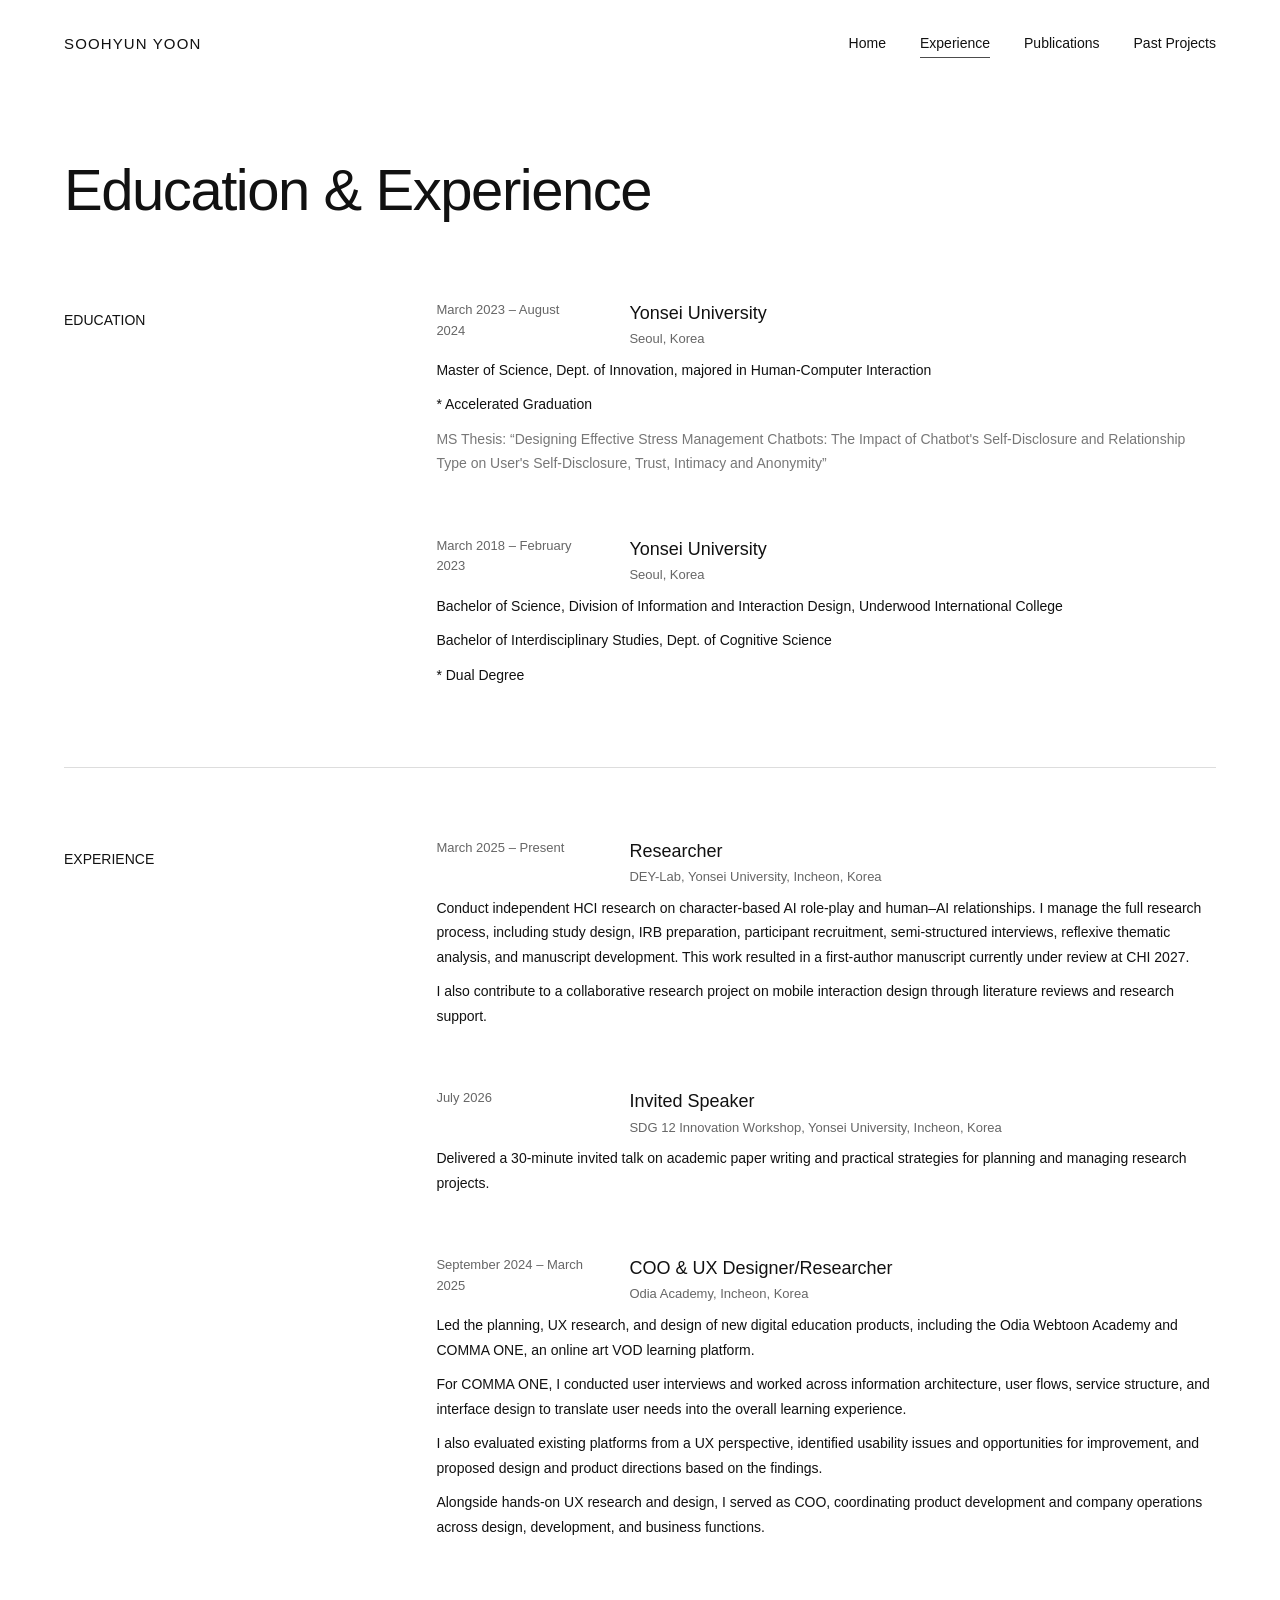
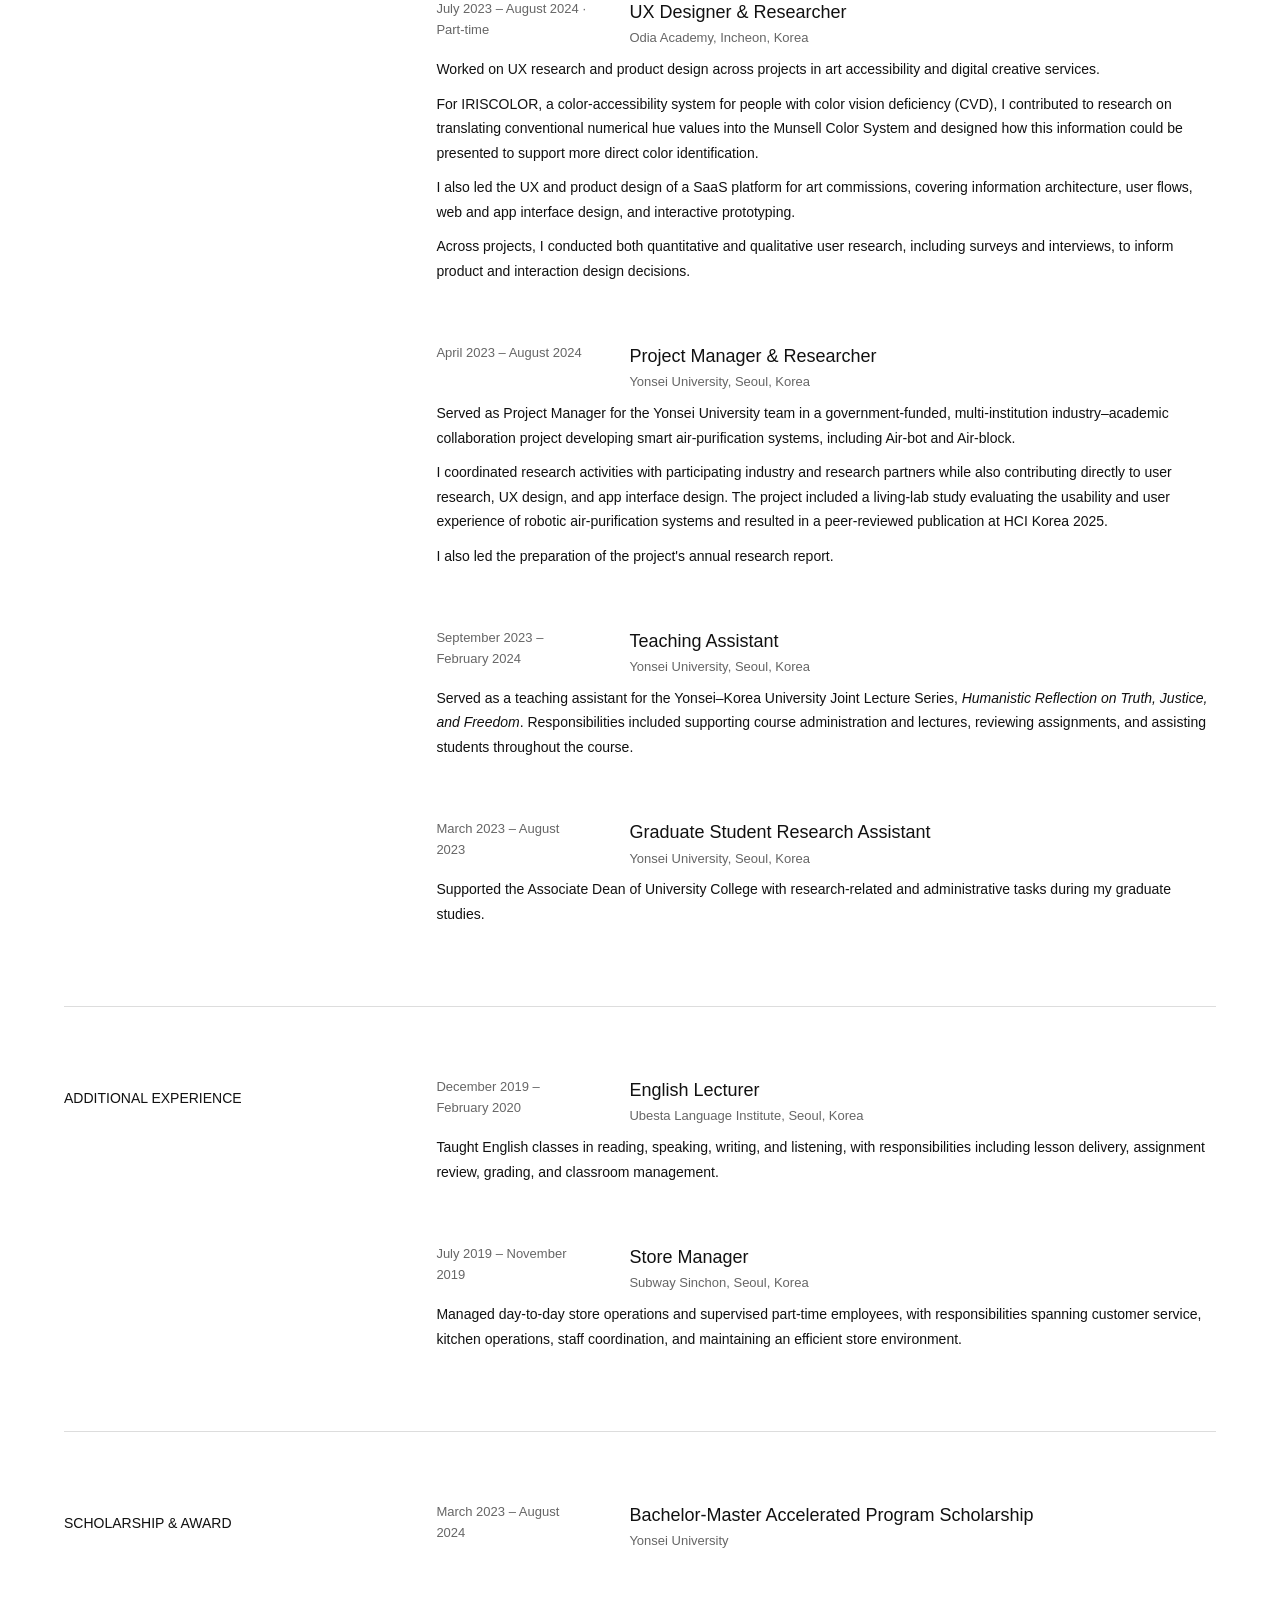
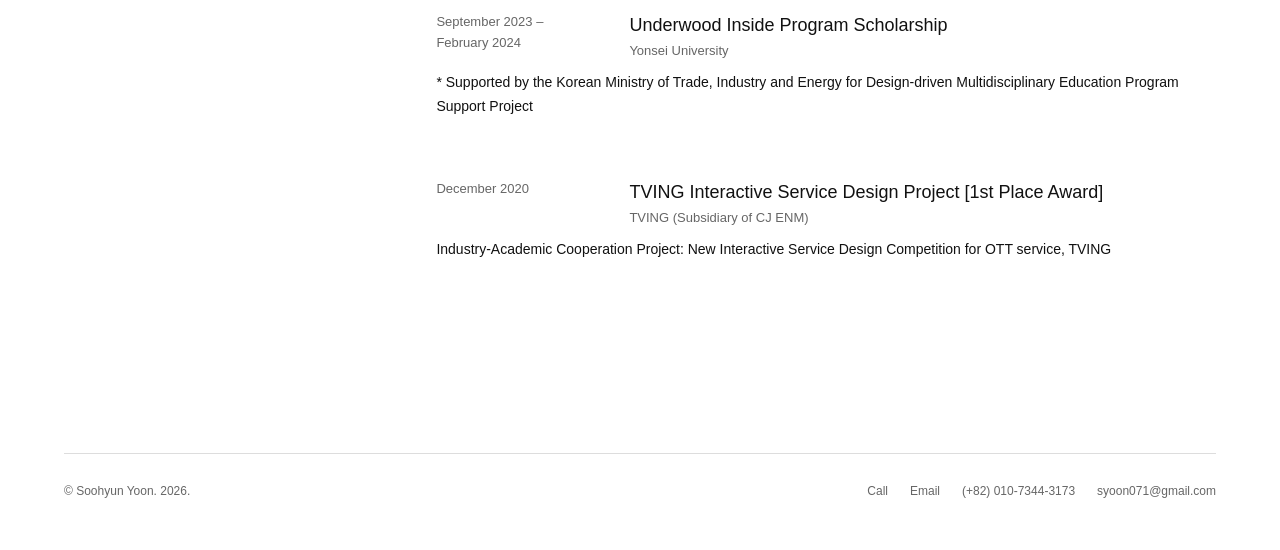
==== experience/index.html @ ada43238 "experience update" ====
<!DOCTYPE html>
<html lang="en">
<head>
  <meta charset="UTF-8">
  <meta name="viewport" content="width=device-width, initial-scale=1.0">
  <meta name="description" content="Education, professional experience, scholarships and awards.">
  <title>Experience | Soohyun Yoon</title>
  <link rel="stylesheet" href="../css/style.css">
</head>
<body>

<header class="site-header">
  <a class="brand" href="../">SOOHYUN YOON</a>
  <button class="menu-toggle" aria-label="Open menu" aria-expanded="false"><span></span><span></span></button>
  <nav class="site-nav" aria-label="Main navigation">
    <a class="nav-link" href="../">Home</a>
    <a class="nav-link active" href="../experience/">Experience</a>
    <a class="nav-link" href="../publications/">Publications</a>
    <a class="nav-link" href="../past-projects/">Past Projects</a>
  </nav>
</header>


<main class="page reveal">
  <h1 class="page-title">Education &amp; Experience</h1>

  <section class="page-section">
    <h2 class="page-section-title">EDUCATION</h2>
    <div class="page-content">
      <article class="entry">
        <div class="entry-head">
          <div class="entry-date">March 2023 – August 2024</div>
          <div>
            <h2>Yonsei University</h2>
            <div class="entry-location">Seoul, Korea</div>
          </div>
        </div>
        <p>Master of Science, Dept. of Innovation, majored in Human-Computer Interaction</p>
        <p>* Accelerated Graduation</p>
        <p class="thesis-note">MS Thesis: “Designing Effective Stress Management Chatbots: The Impact of Chatbot's Self-Disclosure and Relationship Type on User's Self-Disclosure, Trust, Intimacy and Anonymity”</p>
      </article>
      <article class="entry">
        <div class="entry-head">
          <div class="entry-date">March 2018 – February 2023</div>
          <div>
            <h2>Yonsei University</h2>
            <div class="entry-location">Seoul, Korea</div>
          </div>
        </div>
        <p>Bachelor of Science, Division of Information and Interaction Design, Underwood International College</p>
        <p>Bachelor of Interdisciplinary Studies, Dept. of Cognitive Science</p>
        <p>* Dual Degree</p>
      </article>
    </div>
  </section>


<section class="page-section">
    <h2 class="page-section-title">EXPERIENCE</h2>
    <div class="page-content">
      <article class="entry">
        <div class="entry-head">
          <div class="entry-date">March 2025 – Present</div>
          <div>
            <h2>Researcher</h2>
            <div class="entry-location">DEY-Lab, Yonsei University, Incheon, Korea</div>
          </div>
        </div>
        <p>Conduct independent HCI research on character-based AI role-play and human–AI relationships. I manage the full research process, including study design, IRB preparation, participant recruitment, semi-structured interviews, reflexive thematic analysis, and manuscript development. This work resulted in a first-author manuscript currently under review at CHI 2027.</p>
        <p>I also contribute to a collaborative research project on mobile interaction design through literature reviews and research support.</p>
      </article>

      <article class="entry">
        <div class="entry-head">
          <div class="entry-date">July 2026</div>
          <div>
            <h2>Invited Speaker</h2>
            <div class="entry-location">SDG 12 Innovation Workshop, Yonsei University, Incheon, Korea</div>
          </div>
        </div>
        <p>Delivered a 30-minute invited talk on academic paper writing and practical strategies for planning and managing research projects.</p>
      </article>

      <article class="entry">
        <div class="entry-head">
          <div class="entry-date">September 2024 – March 2025</div>
          <div>
            <h2>COO &amp; UX Designer/Researcher</h2>
            <div class="entry-location">Odia Academy, Incheon, Korea</div>
          </div>
        </div>
        <p>Led the planning, UX research, and design of new digital education products, including the Odia Webtoon Academy and COMMA ONE, an online art VOD learning platform.</p>
        <p>For COMMA ONE, I conducted user interviews and worked across information architecture, user flows, service structure, and interface design to translate user needs into the overall learning experience.</p>
        <p>I also evaluated existing platforms from a UX perspective, identified usability issues and opportunities for improvement, and proposed design and product directions based on the findings.</p>
        <p>Alongside hands-on UX research and design, I served as COO, coordinating product development and company operations across design, development, and business functions.</p>
      </article>

      <article class="entry">
        <div class="entry-head">
          <div class="entry-date">July 2023 – August 2024 · Part-time</div>
          <div>
            <h2>UX Designer &amp; Researcher</h2>
            <div class="entry-location">Odia Academy, Incheon, Korea</div>
          </div>
        </div>
        <p>Worked on UX research and product design across projects in art accessibility and digital creative services.</p>
        <p>For IRISCOLOR, a color-accessibility system for people with color vision deficiency (CVD), I contributed to research on translating conventional numerical hue values into the Munsell Color System and designed how this information could be presented to support more direct color identification.</p>
        <p>I also led the UX and product design of a SaaS platform for art commissions, covering information architecture, user flows, web and app interface design, and interactive prototyping.</p>
        <p>Across projects, I conducted both quantitative and qualitative user research, including surveys and interviews, to inform product and interaction design decisions.</p>
      </article>

      <article class="entry">
        <div class="entry-head">
          <div class="entry-date">April 2023 – August 2024</div>
          <div>
            <h2>Project Manager &amp; Researcher</h2>
            <div class="entry-location">Yonsei University, Seoul, Korea</div>
          </div>
        </div>
        <p>Served as Project Manager for the Yonsei University team in a government-funded, multi-institution industry–academic collaboration project developing smart air-purification systems, including Air-bot and Air-block.</p>
        <p>I coordinated research activities with participating industry and research partners while also contributing directly to user research, UX design, and app interface design. The project included a living-lab study evaluating the usability and user experience of robotic air-purification systems and resulted in a peer-reviewed publication at HCI Korea 2025.</p>
        <p>I also led the preparation of the project's annual research report.</p>
      </article>

      <article class="entry">
        <div class="entry-head">
          <div class="entry-date">September 2023 – February 2024</div>
          <div>
            <h2>Teaching Assistant</h2>
            <div class="entry-location">Yonsei University, Seoul, Korea</div>
          </div>
        </div>
        <p>Served as a teaching assistant for the Yonsei–Korea University Joint Lecture Series, <em>Humanistic Reflection on Truth, Justice, and Freedom</em>. Responsibilities included supporting course administration and lectures, reviewing assignments, and assisting students throughout the course.</p>
      </article>

      <article class="entry">
        <div class="entry-head">
          <div class="entry-date">March 2023 – August 2023</div>
          <div>
            <h2>Graduate Student Research Assistant</h2>
            <div class="entry-location">Yonsei University, Seoul, Korea</div>
          </div>
        </div>
        <p>Supported the Associate Dean of University College with research-related and administrative tasks during my graduate studies.</p>
      </article>
    </div>
  </section>

  <section class="page-section">
    <h2 class="page-section-title">ADDITIONAL EXPERIENCE</h2>
    <div class="page-content">
      <article class="entry">
        <div class="entry-head">
          <div class="entry-date">December 2019 – February 2020</div>
          <div>
            <h2>English Lecturer</h2>
            <div class="entry-location">Ubesta Language Institute, Seoul, Korea</div>
          </div>
        </div>
        <p>Taught English classes in reading, speaking, writing, and listening, with responsibilities including lesson delivery, assignment review, grading, and classroom management.</p>
      </article>

      <article class="entry">
        <div class="entry-head">
          <div class="entry-date">July 2019 – November 2019</div>
          <div>
            <h2>Store Manager</h2>
            <div class="entry-location">Subway Sinchon, Seoul, Korea</div>
          </div>
        </div>
        <p>Managed day-to-day store operations and supervised part-time employees, with responsibilities spanning customer service, kitchen operations, staff coordination, and maintaining an efficient store environment.</p>
      </article>
    </div>
  </section>


  <section class="page-section">
    <h2 class="page-section-title">SCHOLARSHIP &amp; AWARD</h2>
    <div class="page-content">
      <article class="entry">
        <div class="entry-head">
          <div class="entry-date">March 2023 – August 2024</div>
          <div>
            <h2>Bachelor-Master Accelerated Program Scholarship</h2>
            <div class="entry-location">Yonsei University</div>
          </div>
        </div>
      </article>

      <article class="entry">
        <div class="entry-head">
          <div class="entry-date">September 2023 – February 2024</div>
          <div>
            <h2>Underwood Inside Program Scholarship</h2>
            <div class="entry-location">Yonsei University</div>
          </div>
        </div>
        <p>* Supported by the Korean Ministry of Trade, Industry and Energy for Design-driven Multidisciplinary Education Program Support Project</p>
      </article>

      <article class="entry">
        <div class="entry-head">
          <div class="entry-date">December 2020</div>
          <div>
            <h2>TVING Interactive Service Design Project [1st Place Award]</h2>
            <div class="entry-location">TVING (Subsidiary of CJ ENM)</div>
          </div>
        </div>
        <p>Industry-Academic Cooperation Project: New Interactive Service Design Competition for OTT service, TVING</p>
      </article>
    </div>
  </section>
</main>

<footer class="site-footer">
  <div>© Soohyun Yoon. 2026.</div>
  <div class="footer-contact">
    <a href="tel:+82107344317">Call</a>
    <a href="mailto:syoon071@gmail.com">Email</a>
    <span>(+82) 010-7344-3173</span>
    <span>syoon071@gmail.com</span>
  </div>
</footer>
<script src="../js/main.js"></script>
</body>
</html>
---- css/style.css ----
:root{
  --white:#ffffff;
  --black:#111111;
  --gray:#6b6b6b;
  --line:#dddddd;
  --muted:#707070;
  --hover:#7a7a7a;
  --max:1180px;
  --side:clamp(24px,5vw,72px);
  --sans:"Helvetica Neue","Avenir Next",Avenir,Arial,sans-serif;
}
*{box-sizing:border-box}
html{scroll-behavior:smooth}
body{
  margin:0;
  background:#fff;
  color:var(--black);
  font-family:var(--sans);
  font-size:15px;
  line-height:1.65;
  -webkit-font-smoothing:antialiased;
}
img{display:block;max-width:100%}
a{color:inherit;text-decoration:none}
button{font:inherit}
.site-header{
  height:86px;
  display:flex;
  align-items:center;
  justify-content:space-between;
  padding:0 var(--side);
  position:sticky;
  top:0;
  z-index:100;
  background:rgba(255,255,255,.97);
  transition:box-shadow .22s ease;
}
.site-header.scrolled{box-shadow:0 1px 0 rgba(0,0,0,.08)}
.brand{
  font-size:15px;
  line-height:1;
  font-weight:500;
  letter-spacing:.075em;
  transition:color .2s ease, opacity .2s ease;
}
.brand:hover{color:var(--hover);opacity:.82}
.site-nav{display:flex;gap:34px;align-items:center}
.nav-link{
  position:relative;
  padding:10px 0;
  font-size:14px;
  line-height:1;
  transition:color .2s ease;
}
.nav-link:hover{color:var(--hover)}
.nav-link.active{font-weight:500}
.nav-link.active:after{
  content:"";
  position:absolute;
  left:0; right:0; bottom:2px;
  height:1px;
  background:currentColor;
  opacity:.75;
}
.menu-toggle{
  display:none;
  width:40px;height:40px;
  border:0;background:transparent;
  padding:8px;cursor:pointer;
}
.menu-toggle span{
  display:block;height:1px;background:#111;
  margin:7px 0;
  transition:transform .2s ease,opacity .2s ease;
}

.wix-shell,.page,.site-footer{
  width:min(var(--max),calc(100% - var(--side)*2));
  margin-inline:auto;
}

.home{padding-top:76px}
.home-intro{
  display:grid;
  grid-template-columns:270px minmax(0,1fr);
  gap:clamp(54px,8vw,110px);
  align-items:start;
}
.portrait-wrap{overflow:hidden;background:#f4f4f4}
.portrait{
  width:100%;
  aspect-ratio:1 / 1;
  object-fit:cover;
  transition:transform .35s ease;
}
.portrait-wrap:hover .portrait{transform:scale(1.015)}
.home-copy h1{
  margin:0;
  font-size:clamp(42px,5vw,66px);
  line-height:1.08;
  font-weight:400;
  letter-spacing:-.025em;
}
.korean-name{
  margin:8px 0 26px;
  font-size:20px;
  line-height:1.35;
}
.email{
  display:inline-block;
  font-size:14px;
  border-bottom:1px solid #111;
  padding-bottom:2px;
  transition:color .2s ease,border-color .2s ease;
}
.email:hover{color:var(--hover);border-color:var(--hover)}
.home-section{
  display:grid;
  grid-template-columns:270px minmax(0,1fr);
  gap:clamp(54px,8vw,110px);
  border-top:1px solid var(--line);
  margin-top:96px;
  padding-top:44px;
}
.section-title,.page-section-title{
  font-size:14px;
  font-weight:500;
  line-height:1.4;
}
.home-section-content{max-width:760px}
.home-section p{margin:0 0 17px;font-size:15px;line-height:1.75}
.skills-columns{
  display:grid;
  grid-template-columns:1fr 1fr;
  gap:70px;
}
.skills-columns h3{
  margin:0 0 18px;
  font-size:14px;
  font-weight:500;
}
.skill-list{list-style:none;margin:0;padding:0}
.skill-list li{
  padding:7px 0;
  font-size:14px;
  transition:padding-left .2s ease,color .2s ease;
}
.skill-list li:hover{padding-left:7px;color:var(--hover)}

.page{padding-top:72px}
.page-title{
  margin:0 0 78px;
  font-size:clamp(38px,5vw,58px);
  line-height:1.1;
  font-weight:400;
  letter-spacing:-.025em;
}
.page-section{
  display:grid;
  grid-template-columns:270px minmax(0,1fr);
  gap:clamp(54px,8vw,110px);
  padding-bottom:70px;
  margin-bottom:70px;
  border-bottom:1px solid var(--line);
}
.page-section:last-child{border-bottom:0}
.entry{margin:0 0 52px}
.entry:last-child{margin-bottom:0}
.entry-head{
  display:grid;
  grid-template-columns:155px minmax(0,1fr);
  gap:38px;
  margin-bottom:8px;
}
.entry-date,.entry-location{
  font-size:13px;
  line-height:1.6;
  color:#666;
}
.entry h2{
  margin:0 0 3px;
  font-size:18px;
  line-height:1.45;
  font-weight:500;
}
.entry h3{
  margin:0 0 6px;
  font-size:15px;
  line-height:1.5;
  font-weight:500;
}
.entry p{
  margin:0 0 10px;
  font-size:14px;
  line-height:1.75;
}
.entry a{
  text-decoration:underline;
  text-underline-offset:3px;
  transition:color .2s ease;
}
.entry a:hover{color:var(--hover)}

.project-intro{
  max-width:760px;
  margin-bottom:78px;
}
.project-intro h2{
  margin:0 0 10px;
  font-size:22px;
  font-weight:500;
}
.project-intro p,.project-intro ul{font-size:14px;line-height:1.75}
.project{
  display:grid;
  grid-template-columns:minmax(0,1fr) minmax(360px,1fr);
  gap:clamp(54px,8vw,105px);
  align-items:start;
  padding:70px 0;
  border-top:1px solid var(--line);
}
.project-copy{min-width:0}
.project-category{
  margin:0 0 13px;
  font-size:12px;
  color:#666;
  letter-spacing:.03em;
}
.project h2{
  margin:0 0 11px;
  font-size:30px;
  line-height:1.2;
  font-weight:400;
  letter-spacing:-.015em;
}
.project-title{margin:0 0 14px;font-size:15px;line-height:1.65}
.project-copy > p{font-size:14px;line-height:1.75;margin:0 0 15px}
.project-meta{
  display:grid;
  grid-template-columns:130px minmax(0,1fr);
  gap:9px 22px;
  margin-top:28px;
  font-size:13px;
  line-height:1.7;
}
.project-meta b{font-weight:500;color:#666}
.project-link{
  display:inline-block;
  margin-top:24px;
  font-size:13px;
  text-decoration:underline;
  text-underline-offset:4px;
  transition:color .2s ease;
}
.project-link:hover{color:var(--hover)}
.small-note{
  margin-top:30px!important;
  color:#666;
  font-size:12px!important;
}

/* Carousel */
.carousel{width:100%}
.carousel-viewport{
  position:relative;
  overflow:hidden;
  background:#f5f5f5;
}
.carousel.wide .carousel-viewport{aspect-ratio:16 / 9}
.carousel.portrait .carousel-viewport{aspect-ratio:3 / 4}
.carousel-track{
  display:flex;
  height:100%;
  transition:transform .35s ease;
  touch-action:pan-y;
}
.carousel-slide{
  min-width:100%;
  height:100%;
}
.carousel-slide img{
  width:100%;
  height:100%;
  object-fit:contain;
  background:#f5f5f5;
}
.carousel-arrow{
  position:absolute;
  top:50%;
  transform:translateY(-50%);
  width:42px;
  height:42px;
  border:0;
  border-radius:999px;
  background:rgba(255,255,255,.88);
  color:#222;
  font-size:25px;
  line-height:1;
  cursor:pointer;
  display:grid;
  place-items:center;
  transition:background .2s ease, color .2s ease, opacity .2s ease;
  box-shadow:0 1px 4px rgba(0,0,0,.08);
}
.carousel-arrow:hover{
  background:#fff;
  color:#000;
}
.carousel-arrow.prev{left:12px}
.carousel-arrow.next{right:12px}
.carousel-footer{
  display:flex;
  justify-content:space-between;
  align-items:center;
  gap:15px;
  margin-top:12px;
}
.carousel-dots{
  display:flex;
  flex-wrap:wrap;
  gap:8px;
  align-items:center;
}
.carousel-dot{
  width:8px;height:8px;
  border-radius:999px;
  border:0;
  padding:0;
  background:#d0d0d0;
  cursor:pointer;
  transition:transform .2s ease, background .2s ease;
}
.carousel-dot.is-active{
  background:#111;
  transform:scale(1.1);
}
.carousel-count{
  font-size:12px;
  color:#666;
  letter-spacing:.02em;
}

.media-stack{
  display:grid;
  gap:18px;
}
.media-frame{
  overflow:hidden;
  background:#f5f5f5;
}
.media-frame img{
  width:100%;
  height:auto;
  object-fit:contain;
  transition:transform .35s ease,opacity .25s ease;
}
.media-frame:hover img{transform:scale(1.012);opacity:.95}
.media-two{
  display:grid;
  grid-template-columns:1fr 1fr;
  gap:18px;
}

.site-footer{
  margin-top:112px;
  padding:28px 0 48px;
  border-top:1px solid var(--line);
  display:flex;
  justify-content:space-between;
  gap:30px;
  font-size:12px;
  color:#666;
}
.footer-contact{
  display:flex;
  gap:22px;
  flex-wrap:wrap;
  justify-content:flex-end;
}
.footer-contact a{transition:color .2s ease}
.footer-contact a:hover{color:var(--hover)}

.js-ready .reveal{
  opacity:0;
  transform:translateY(10px);
  transition:opacity .55s ease, transform .55s ease;
}
.js-ready .reveal.visible{
  opacity:1;
  transform:none;
}

@media (max-width:900px){
  .site-header{height:76px}
  .menu-toggle{display:block}
  .site-nav{
    position:absolute;
    top:76px;left:0;right:0;
    background:#fff;
    border-top:1px solid #eee;
    border-bottom:1px solid var(--line);
    padding:5px var(--side) 16px;
    display:grid;
    gap:0;
    opacity:0;
    pointer-events:none;
    transform:translateY(-5px);
    transition:opacity .2s ease,transform .2s ease;
  }
  .site-nav.open{opacity:1;pointer-events:auto;transform:none}
  .nav-link{padding:15px 0}
  .home{padding-top:52px}
  .home-intro,.home-section,.page-section{
    grid-template-columns:1fr;
    row-gap:28px;
  }
  .portrait{width:min(320px,100%)}
  .home-section{margin-top:70px;padding-top:32px}
  .page{padding-top:52px}
  .page-title{margin-bottom:55px}
  .page-section{padding-bottom:50px;margin-bottom:50px}
  .project{
    grid-template-columns:1fr;
    row-gap:42px;
    padding:55px 0;
  }
  .project-copy{order:1;max-width:760px}
  .project-media{order:2}
  .site-footer{display:block;margin-top:75px}
  .footer-contact{justify-content:flex-start;margin-top:18px}
}
@media (max-width:560px){
  body{font-size:14px}
  .home{padding-top:38px}
  .home-copy h1{font-size:42px}
  .korean-name{font-size:18px;margin-bottom:21px}
  .home-section{margin-top:56px}
  .skills-columns{grid-template-columns:1fr;gap:34px}
  .entry-head{grid-template-columns:1fr;gap:3px}
  .project h2{font-size:27px}
  .project-meta{grid-template-columns:1fr;gap:3px}
  .project-meta b{margin-top:10px}
  .media-two{grid-template-columns:1fr}
  .carousel-arrow{width:38px;height:38px}
  .site-footer{padding-bottom:35px}
}
@media (prefers-reduced-motion:reduce){
  html{scroll-behavior:auto}
  *,*:before,*:after{
    transition:none!important;
    animation:none!important;
  }
}


/* Publications */
.publication-page{
  max-width:1180px;
}
.publication-section{
  display:grid;
  grid-template-columns:270px minmax(0,1fr);
  column-gap:clamp(54px,8vw,110px);
  row-gap:0;
  padding:0 0 64px;
  margin:0 0 64px;
  border-bottom:1px solid var(--line);
}
.publication-section:last-child{
  border-bottom:0;
  margin-bottom:0;
}
.publication-section-title{
  margin:0;
  font-size:14px;
  line-height:1.55;
  font-weight:500;
}
.publication-entry{
  grid-column:2;
  max-width:780px;
  margin-top:-43px;
  margin-bottom:0;
}
.publication-entry + .publication-entry{
  margin-top:18px;
}
.publication-entry p{
  margin:0;
  font-size:14px;
  line-height:1.82;
}
.publication-entry strong{
  font-weight:600;
}
.publication-entry em{
  font-style:italic;
}
.publication-entry a{
  text-decoration:underline;
  text-underline-offset:3px;
  transition:color .2s ease;
}
.publication-entry a:hover{
  color:var(--hover);
}

@media (max-width:900px){
  .publication-section{
    grid-template-columns:1fr;
    row-gap:26px;
    padding-bottom:50px;
    margin-bottom:50px;
  }
  .publication-entry{
    grid-column:auto;
    margin-top:0;
  }
  .publication-entry + .publication-entry{
    margin-top:12px;
  }
}


/* v5 project additions */
.project-extra{margin-top:22px;}
.project-extra-title{margin:0 0 12px;font-size:14px;font-weight:500;line-height:1.5;}
.project-action{display:inline-flex;align-items:center;justify-content:center;min-height:42px;padding:10px 17px;margin-top:12px;border:1px solid #111;background:#111;color:#fff;font-size:13px;line-height:1.2;text-decoration:none;transition:background .2s ease,color .2s ease,border-color .2s ease;}
.project-action:hover{background:#fff;color:#111;}
.prototype-grid{display:grid;grid-template-columns:1fr 1fr;gap:18px;margin-top:22px;}
.prototype-card{min-width:0;}
.prototype-card .media-frame{aspect-ratio:318 / 78;}
.prototype-card .media-frame img{width:100%;height:100%;object-fit:contain;background:#f5f5f5;}
.video-embed{position:relative;width:100%;aspect-ratio:16 / 9;overflow:hidden;background:#f3f3f3;}
.video-embed iframe{position:absolute;inset:0;width:100%;height:100%;border:0;}
.airwave-prototype-image{width:50%;max-width:260px;margin:0 auto;background:#f5f5f5;}
.airwave-prototype-image img{width:100%;height:auto;object-fit:contain;}
@media (max-width:620px){.prototype-grid{grid-template-columns:1fr;}}


/* v6 — Odia Academy case study */
.odia-project{
  border-top:0;
  padding-top:0;
}
.project-subsection{
  margin-top:28px;
}
.project-subsection h3{
  margin:0 0 8px;
  font-size:15px;
  line-height:1.45;
  font-weight:500;
}
.project-subsection p{
  margin:0;
  font-size:14px;
  line-height:1.78;
}
.odia-meta{
  margin-top:34px;
}
.odia-media{
  position:static;
  align-self:start;
}
.odia-hero{
  background:#f3f3f3;
}
.odia-hero img{
  width:100%;
  height:auto;
  object-fit:contain;
}
.media-caption{
  margin:10px 0 0;
  font-size:12px;
  line-height:1.5;
  color:#666;
}
@media (max-width:900px){
  .odia-media{
    position:static;
  }
}




/* v8 refinements */
.project-media > .project-action{
  display:flex;
  width:max-content;
  margin:14px auto 0;
}

/* Cleaner text-only CJ N ME prototype cards */
.prototype-grid-text{
  align-items:start;
}
.prototype-text-card{
  padding:18px 0 4px;
  border-top:1px solid var(--line);
}
.prototype-persona{
  margin-bottom:12px;
  font-size:14px;
  font-weight:500;
  line-height:1.5;
}
.prototype-text-card .project-action{
  margin-top:0;
}

/* Home skills hierarchy */
.skills-columns h3{
  font-size:15px;
  font-weight:600;
  letter-spacing:.01em;
  margin-bottom:14px;
}
.skill-list{
  padding-top:2px;
}
.skill-list li{
  color:#555;
}

/* Education thesis de-emphasis */
.thesis-note{
  color:#777;
}


/* v10 — mobile polish */
@media (max-width:900px){
  :root{
    --side:clamp(20px,5vw,32px);
  }

  /* Header / navigation */
  .site-header{
    height:68px;
    padding-inline:var(--side);
  }
  .brand{
    font-size:13px;
    letter-spacing:.07em;
  }
  .menu-toggle{
    width:42px;
    height:42px;
    margin-right:-8px;
  }
  .site-nav{
    top:68px;
    padding:8px var(--side) 14px;
    box-shadow:0 8px 18px rgba(0,0,0,.04);
  }
  .nav-link{
    padding:14px 0;
    font-size:15px;
  }

  /* Global spacing */
  .wix-shell,.page,.site-footer{
    width:calc(100% - var(--side)*2);
  }
  .page{
    padding-top:38px;
  }
  .page-title{
    margin-bottom:42px;
    font-size:clamp(36px,9vw,48px);
    line-height:1.05;
  }

  /* Home */
  .home{
    padding-top:36px;
  }
  .home-intro{
    grid-template-columns:1fr;
    gap:28px;
  }
  .portrait-wrap{
    width:min(72vw,300px);
  }
  .portrait{
    width:100%;
  }
  .home-copy h1{
    font-size:clamp(38px,10vw,48px);
  }
  .korean-name{
    font-size:17px;
    margin:7px 0 18px;
  }
  .email{
    font-size:13px;
    overflow-wrap:anywhere;
  }
  .home-section{
    grid-template-columns:1fr;
    gap:18px;
    margin-top:52px;
    padding-top:26px;
  }
  .section-title,.page-section-title{
    font-size:12px;
    letter-spacing:.035em;
  }
  .home-section p{
    font-size:14px;
    line-height:1.72;
  }
  .skills-columns{
    grid-template-columns:1fr 1fr;
    gap:28px;
  }
  .skills-columns h3{
    font-size:14px;
    margin-bottom:10px;
  }
  .skill-list li{
    padding:4px 0;
    font-size:13px;
  }

  /* Experience */
  .page-section{
    grid-template-columns:1fr;
    gap:20px;
    padding-bottom:42px;
    margin-bottom:42px;
  }
  .entry{
    margin-bottom:38px;
  }
  .entry-head{
    grid-template-columns:1fr;
    gap:2px;
    margin-bottom:8px;
  }
  .entry-date,.entry-location{
    font-size:12px;
  }
  .entry h2{
    font-size:17px;
  }
  .entry h3{
    font-size:14px;
  }
  .entry p{
    font-size:13px;
    line-height:1.72;
  }

  /* Publications */
  .publication-section{
    display:block;
    padding-bottom:42px;
    margin-bottom:42px;
  }
  .publication-section-title{
    margin-bottom:22px;
    font-size:13px;
  }
  .publication-entry{
    max-width:none;
    margin-top:0;
  }
  .publication-entry + .publication-entry{
    margin-top:20px;
  }
  .publication-entry p{
    font-size:13px;
    line-height:1.72;
    overflow-wrap:anywhere;
  }

  /* Projects */
  .project{
    grid-template-columns:1fr;
    gap:30px;
    padding:44px 0;
  }
  .project:first-of-type{
    padding-top:0;
  }
  .project-category{
    margin-bottom:9px;
    font-size:11px;
  }
  .project h2{
    font-size:28px;
    margin-bottom:9px;
  }
  .project-title{
    font-size:14px;
    line-height:1.55;
  }
  .project-copy > p,
  .project-subsection p{
    font-size:13px;
    line-height:1.72;
  }
  .project-subsection{
    margin-top:24px;
  }
  .project-subsection h3{
    font-size:14px;
  }
  .project-meta{
    grid-template-columns:1fr;
    gap:2px;
    margin-top:24px;
  }
  .project-meta b{
    margin-top:12px;
    font-size:12px;
  }
  .project-meta b:first-child{
    margin-top:0;
  }
  .project-meta span{
    font-size:13px;
  }
  .small-note{
    font-size:11px!important;
    line-height:1.65!important;
  }

  /* Media */
  .odia-media{
    position:static;
  }
  .media-caption{
    font-size:11px;
  }
  .airwave-prototype-image{
    width:min(58vw,230px);
    max-width:230px;
  }
  .project-media > .project-action{
    margin-top:12px;
  }
  .project-action{
    min-height:44px;
    padding:11px 16px;
    font-size:13px;
  }

  /* Carousel */
  .carousel-arrow{
    width:36px;
    height:36px;
    font-size:22px;
  }
  .carousel-arrow.prev{left:8px}
  .carousel-arrow.next{right:8px}
  .carousel-footer{
    margin-top:10px;
    gap:10px;
  }
  .carousel-dots{
    gap:6px;
    max-width:82%;
  }
  .carousel-dot{
    width:7px;
    height:7px;
  }
  .carousel-count{
    flex:0 0 auto;
    font-size:11px;
  }

  /* Prototype section */
  .prototype-grid{
    grid-template-columns:1fr;
    gap:14px;
    margin-top:16px;
  }
  .prototype-text-card{
    padding:14px 0 2px;
  }
  .prototype-persona{
    margin-bottom:10px;
    font-size:13px;
  }
  .prototype-text-card .project-action{
    width:100%;
  }
  .project-extra{
    margin-top:20px;
  }
  .project-extra-title{
    font-size:13px;
  }
  .video-embed{
    width:100%;
    border-radius:0;
  }

  /* Footer */
  .site-footer{
    margin-top:60px;
    padding:24px 0 32px;
    font-size:11px;
  }
  .footer-contact{
    display:grid;
    grid-template-columns:auto 1fr;
    gap:7px 14px;
    margin-top:14px;
    justify-content:start;
  }
}

@media (max-width:560px){
  :root{
    --side:20px;
  }

  body{
    font-size:14px;
  }

  .page-title{
    font-size:40px;
    margin-bottom:36px;
  }

  /* Home: keep skills clearly separated without wasting width */
  .skills-columns{
    grid-template-columns:1fr;
    gap:26px;
  }
  .skills-columns > div + div{
    padding-top:22px;
    border-top:1px solid var(--line);
  }

  /* Wider use of phone viewport */
  .portrait-wrap{
    width:min(78vw,290px);
  }

  /* Project media is full width */
  .project{
    padding:40px 0;
  }
  .project h2{
    font-size:26px;
  }
  .airwave-prototype-image{
    width:min(62vw,220px);
  }

  /* Long publication / project links should never overflow */
  .publication-entry a,
  .project-link,
  .email{
    overflow-wrap:anywhere;
  }

  /* Record Life portrait slider should not become excessively tall */
  .carousel.portrait{
    width:min(100%,390px);
    margin-inline:auto;
  }

  /* Large sliders can swipe cleanly */
  .carousel-track{
    touch-action:pan-y pinch-zoom;
  }

  .site-footer{
    margin-top:48px;
  }
}

@media (max-width:390px){
  :root{
    --side:18px;
  }
  .brand{
    font-size:12px;
  }
  .page-title{
    font-size:36px;
  }
  .home-copy h1{
    font-size:38px;
  }
  .project h2{
    font-size:24px;
  }
  .carousel-arrow{
    width:34px;
    height:34px;
  }
}


/* v11 — consistent item spacing across Experience and Publications */
/* Desktop/tablet: use the same rhythm between items within a section. */
.entry{
  margin-bottom:30px;
}
.entry:last-child{
  margin-bottom:0;
}
.publication-entry + .publication-entry{
  margin-top:30px;
}

/* Mobile: use the same slightly tighter rhythm on both pages. */
@media (max-width:900px){
  .entry{
    margin-bottom:24px;
  }
  .entry:last-child{
    margin-bottom:0;
  }
  .publication-entry + .publication-entry{
    margin-top:24px;
  }
}


/* v13 — playful Hello! emphasis */
.home-section:first-of-type .section-title{
  font-size:22px;
  font-weight:700;
  line-height:1.2;
  letter-spacing:-.01em;
  color:#111;
}

@media (max-width:900px){
  .home-section:first-of-type .section-title{
    font-size:20px;
    font-weight:700;
  }
}

@media (max-width:560px){
  .home-section:first-of-type .section-title{
    font-size:19px;
  }
}


/* v14 — explicit Hello! styling fix */
.home .hello-title{
  font-size:22px !important;
  font-weight:700 !important;
  line-height:1.15;
  letter-spacing:-0.01em;
  color:#111;
}

@media (max-width:900px){
  .home .hello-title{
    font-size:21px !important;
  }
}

@media (max-width:560px){
  .home .hello-title{
    font-size:20px !important;
  }
}


/* v18 — roomier, consistent item spacing */
.entry{
  margin-bottom:44px;
}
.entry:last-child{
  margin-bottom:0;
}

.publication-entry + .publication-entry{
  margin-top:44px;
}

@media (max-width:900px){
  .entry{
    margin-bottom:32px;
  }
  .entry:last-child{
    margin-bottom:0;
  }

  .publication-entry + .publication-entry{
    margin-top:32px;
  }
}


/* v18 revised — more generous, consistent item spacing */
.entry{
  margin-bottom:60px;
}
.entry:last-child{
  margin-bottom:0;
}

.publication-entry + .publication-entry{
  margin-top:60px;
}

@media (max-width:900px){
  .entry{
    margin-bottom:40px;
  }
  .entry:last-child{
    margin-bottom:0;
  }

  .publication-entry + .publication-entry{
    margin-top:40px;
  }
}
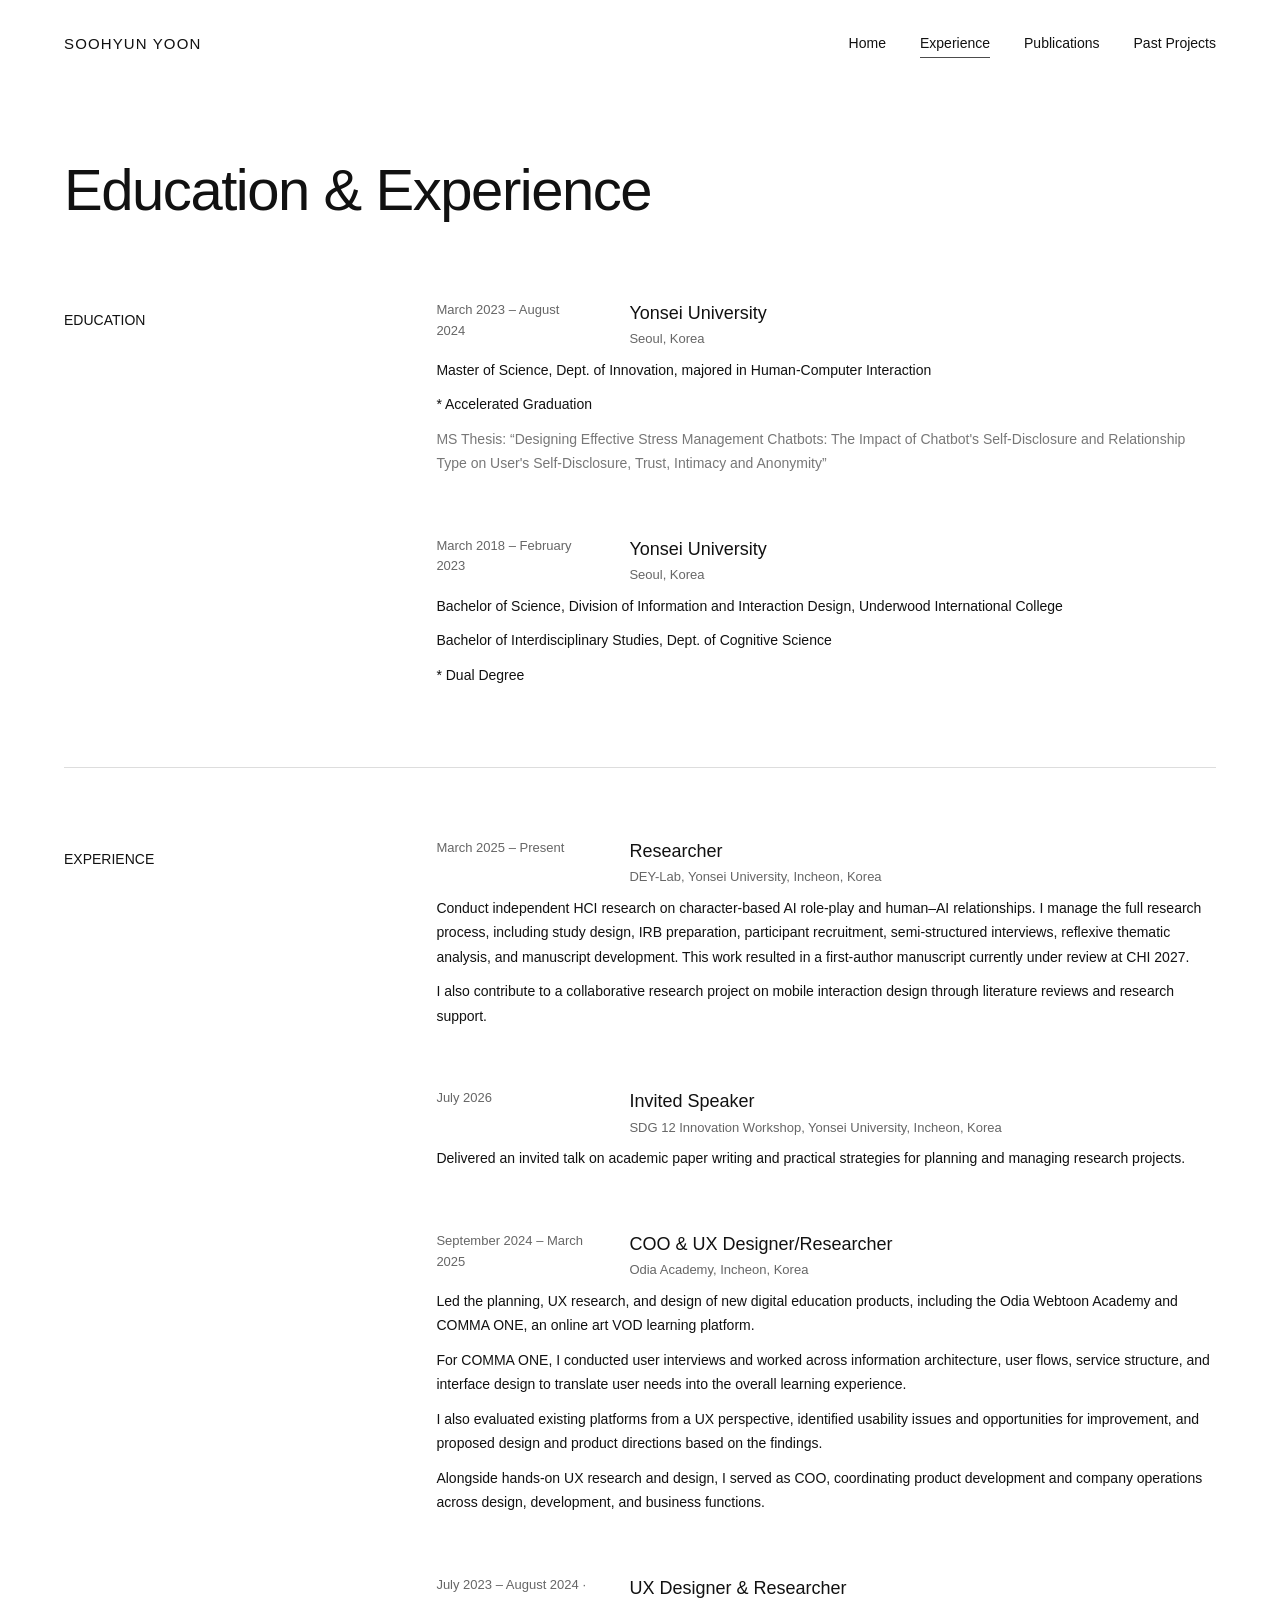
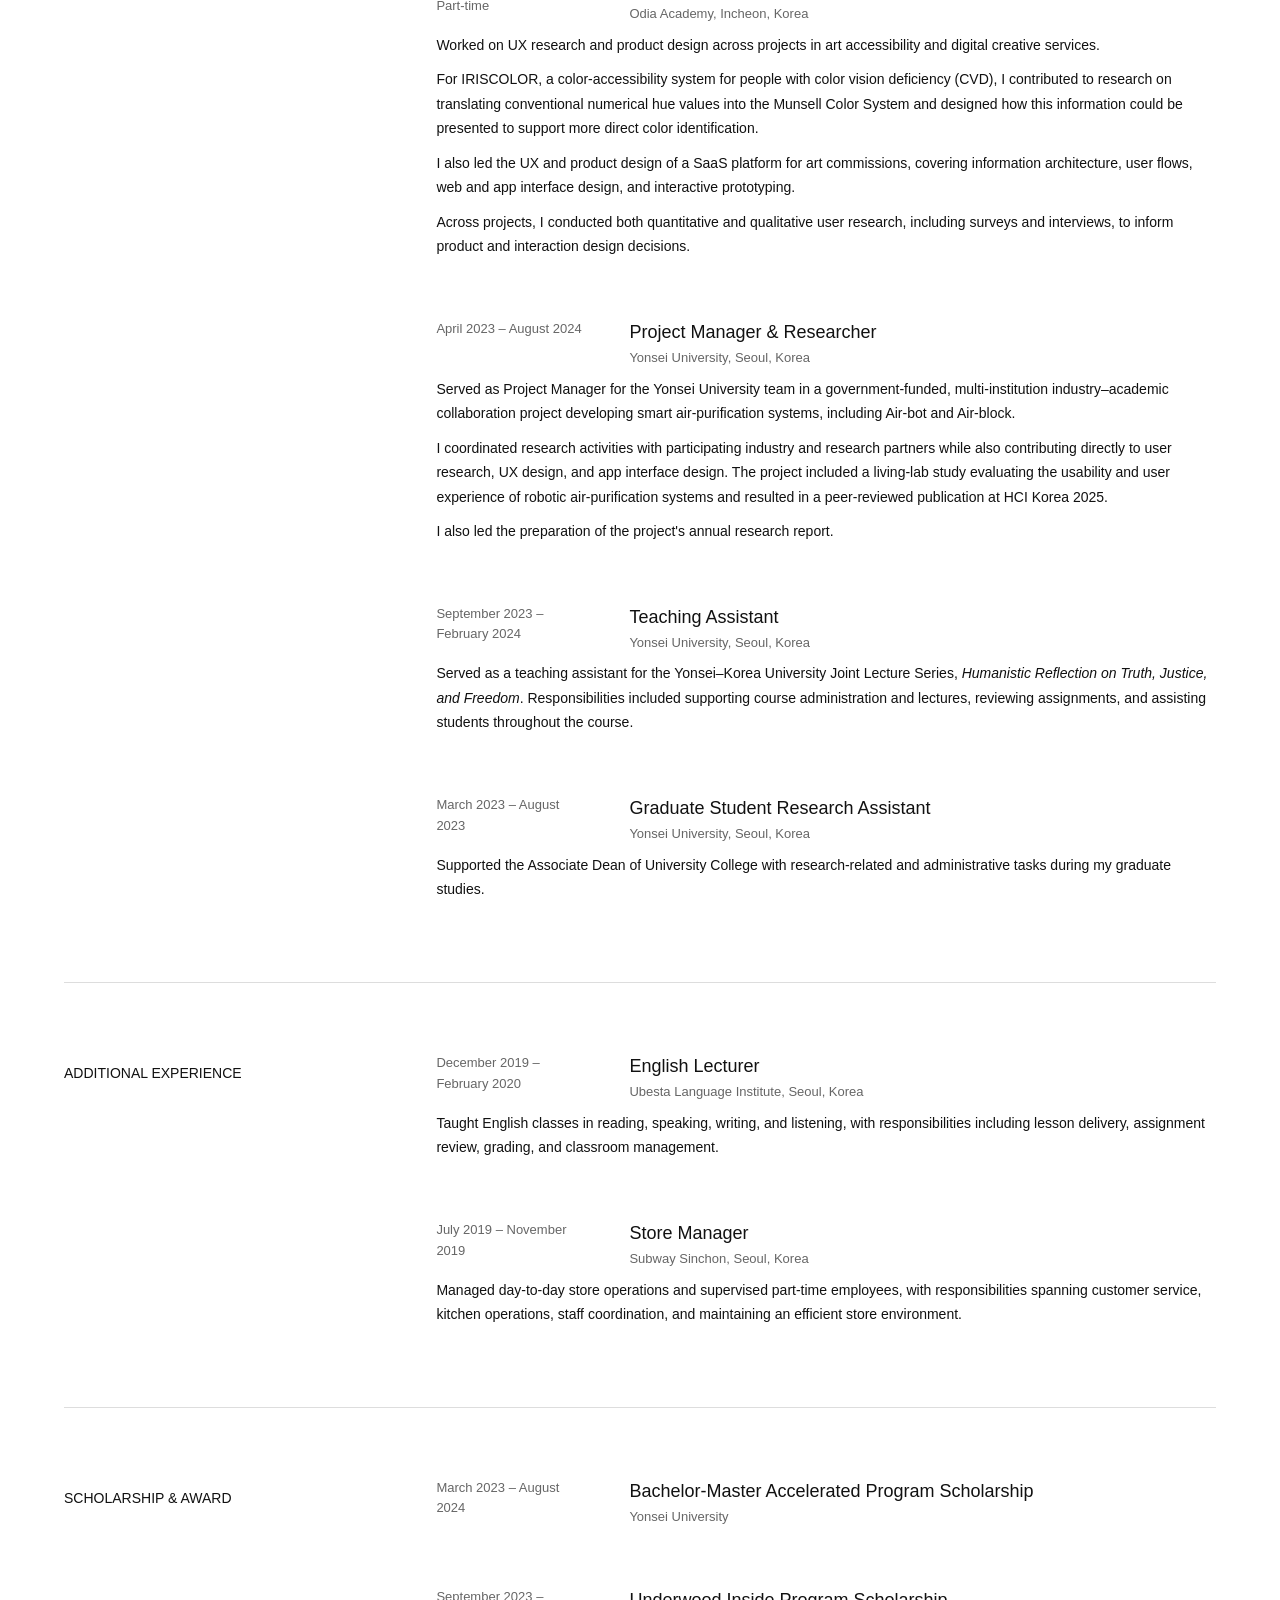
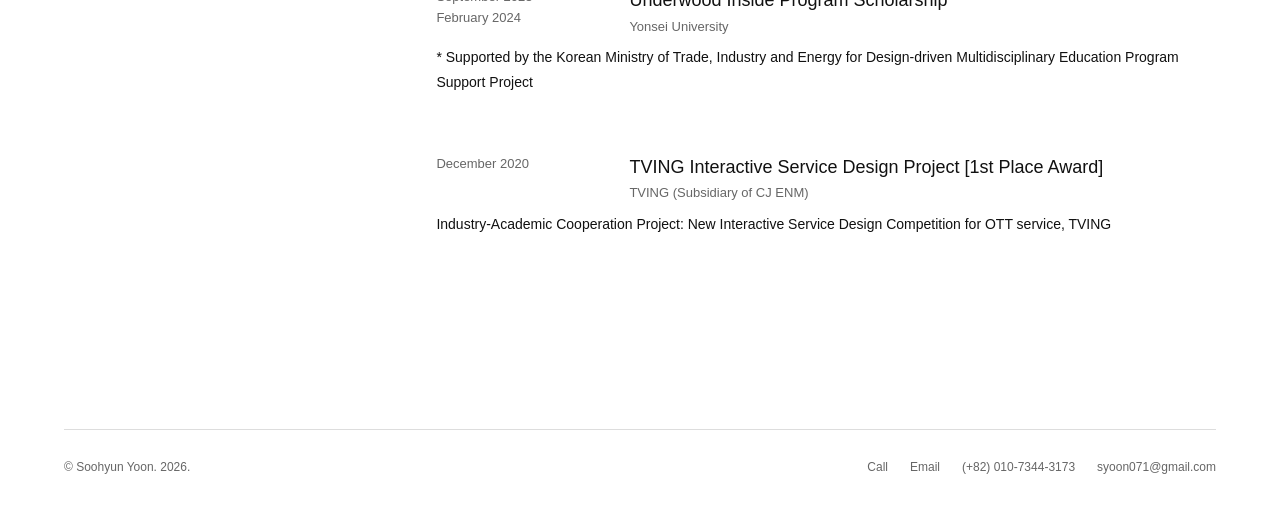
==== commit c6af3742: "Update index.html" ====
--- a/experience/index.html
+++ b/experience/index.html
@@ -78,7 +78,7 @@
             <div class="entry-location">SDG 12 Innovation Workshop, Yonsei University, Incheon, Korea</div>
           </div>
         </div>
-        <p>Delivered a 30-minute invited talk on academic paper writing and practical strategies for planning and managing research projects.</p>
+        <p>Delivered an invited talk on academic paper writing and practical strategies for planning and managing research projects.</p>
       </article>
 
       <article class="entry">
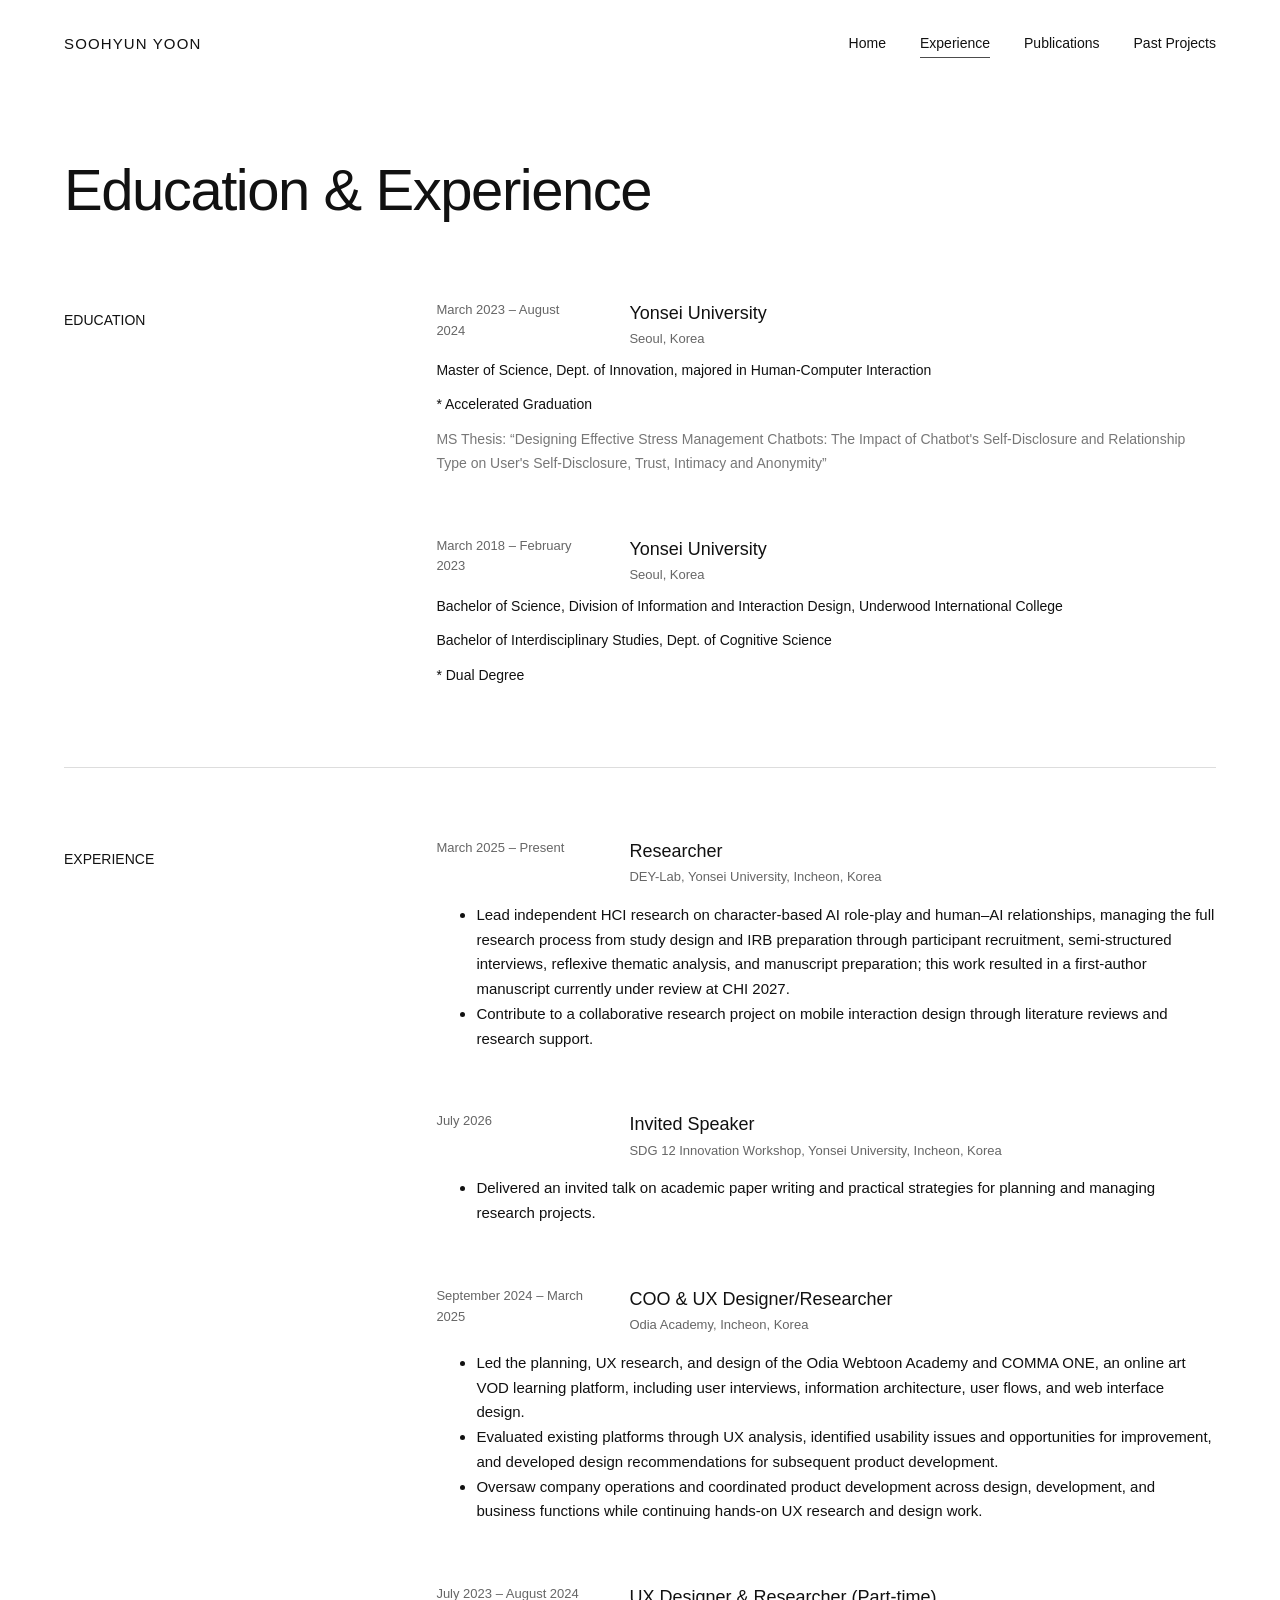
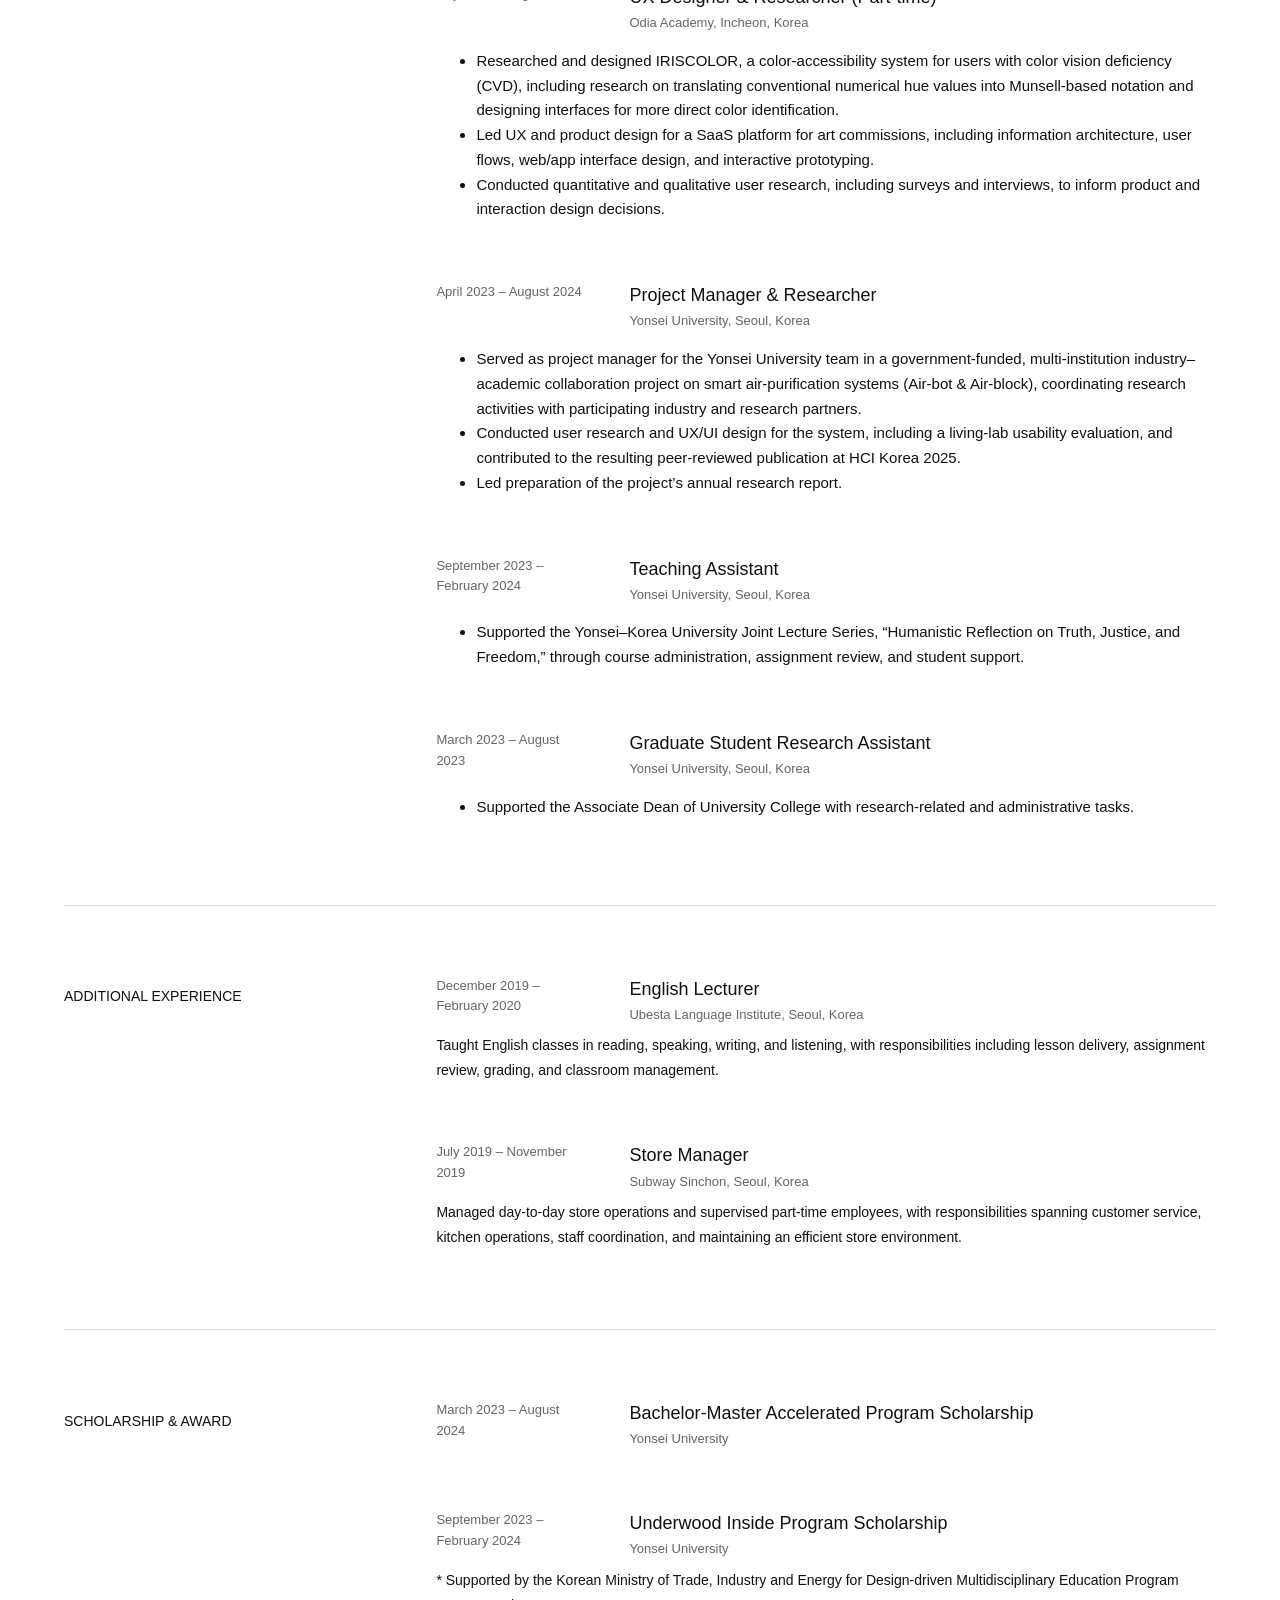
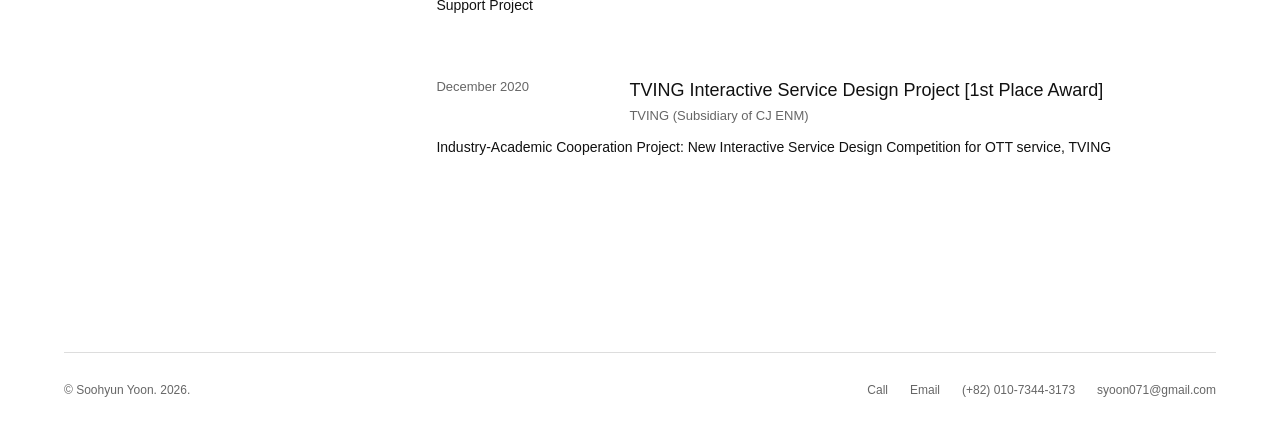
==== commit b657bc9a: "experience bullet" ====
--- a/experience/index.html
+++ b/experience/index.html
@@ -55,9 +55,11 @@
   </section>
 
 
-<section class="page-section">
+
+  <section class="page-section">
     <h2 class="page-section-title">EXPERIENCE</h2>
     <div class="page-content">
+
       <article class="entry">
         <div class="entry-head">
           <div class="entry-date">March 2025 – Present</div>
@@ -66,8 +68,10 @@
             <div class="entry-location">DEY-Lab, Yonsei University, Incheon, Korea</div>
           </div>
         </div>
-        <p>Conduct independent HCI research on character-based AI role-play and human–AI relationships. I manage the full research process, including study design, IRB preparation, participant recruitment, semi-structured interviews, reflexive thematic analysis, and manuscript development. This work resulted in a first-author manuscript currently under review at CHI 2027.</p>
-        <p>I also contribute to a collaborative research project on mobile interaction design through literature reviews and research support.</p>
+        <ul class="entry-bullets">
+          <li>Lead independent HCI research on character-based AI role-play and human–AI relationships, managing the full research process from study design and IRB preparation through participant recruitment, semi-structured interviews, reflexive thematic analysis, and manuscript preparation; this work resulted in a first-author manuscript currently under review at CHI 2027.</li>
+          <li>Contribute to a collaborative research project on mobile interaction design through literature reviews and research support.</li>
+        </ul>
       </article>
 
       <article class="entry">
@@ -78,7 +82,9 @@
             <div class="entry-location">SDG 12 Innovation Workshop, Yonsei University, Incheon, Korea</div>
           </div>
         </div>
-        <p>Delivered an invited talk on academic paper writing and practical strategies for planning and managing research projects.</p>
+        <ul class="entry-bullets">
+          <li>Delivered an invited talk on academic paper writing and practical strategies for planning and managing research projects.</li>
+        </ul>
       </article>
 
       <article class="entry">
@@ -89,24 +95,26 @@
             <div class="entry-location">Odia Academy, Incheon, Korea</div>
           </div>
         </div>
-        <p>Led the planning, UX research, and design of new digital education products, including the Odia Webtoon Academy and COMMA ONE, an online art VOD learning platform.</p>
-        <p>For COMMA ONE, I conducted user interviews and worked across information architecture, user flows, service structure, and interface design to translate user needs into the overall learning experience.</p>
-        <p>I also evaluated existing platforms from a UX perspective, identified usability issues and opportunities for improvement, and proposed design and product directions based on the findings.</p>
-        <p>Alongside hands-on UX research and design, I served as COO, coordinating product development and company operations across design, development, and business functions.</p>
-      </article>
-
-      <article class="entry">
-        <div class="entry-head">
-          <div class="entry-date">July 2023 – August 2024 · Part-time</div>
-          <div>
-            <h2>UX Designer &amp; Researcher</h2>
+        <ul class="entry-bullets">
+          <li>Led the planning, UX research, and design of the Odia Webtoon Academy and COMMA ONE, an online art VOD learning platform, including user interviews, information architecture, user flows, and web interface design.</li>
+          <li>Evaluated existing platforms through UX analysis, identified usability issues and opportunities for improvement, and developed design recommendations for subsequent product development.</li>
+          <li>Oversaw company operations and coordinated product development across design, development, and business functions while continuing hands-on UX research and design work.</li>
+        </ul>
+      </article>
+
+      <article class="entry">
+        <div class="entry-head">
+          <div class="entry-date">July 2023 – August 2024</div>
+          <div>
+            <h2>UX Designer &amp; Researcher (Part-time)</h2>
             <div class="entry-location">Odia Academy, Incheon, Korea</div>
           </div>
         </div>
-        <p>Worked on UX research and product design across projects in art accessibility and digital creative services.</p>
-        <p>For IRISCOLOR, a color-accessibility system for people with color vision deficiency (CVD), I contributed to research on translating conventional numerical hue values into the Munsell Color System and designed how this information could be presented to support more direct color identification.</p>
-        <p>I also led the UX and product design of a SaaS platform for art commissions, covering information architecture, user flows, web and app interface design, and interactive prototyping.</p>
-        <p>Across projects, I conducted both quantitative and qualitative user research, including surveys and interviews, to inform product and interaction design decisions.</p>
+        <ul class="entry-bullets">
+          <li>Researched and designed IRISCOLOR, a color-accessibility system for users with color vision deficiency (CVD), including research on translating conventional numerical hue values into Munsell-based notation and designing interfaces for more direct color identification.</li>
+          <li>Led UX and product design for a SaaS platform for art commissions, including information architecture, user flows, web/app interface design, and interactive prototyping.</li>
+          <li>Conducted quantitative and qualitative user research, including surveys and interviews, to inform product and interaction design decisions.</li>
+        </ul>
       </article>
 
       <article class="entry">
@@ -117,9 +125,11 @@
             <div class="entry-location">Yonsei University, Seoul, Korea</div>
           </div>
         </div>
-        <p>Served as Project Manager for the Yonsei University team in a government-funded, multi-institution industry–academic collaboration project developing smart air-purification systems, including Air-bot and Air-block.</p>
-        <p>I coordinated research activities with participating industry and research partners while also contributing directly to user research, UX design, and app interface design. The project included a living-lab study evaluating the usability and user experience of robotic air-purification systems and resulted in a peer-reviewed publication at HCI Korea 2025.</p>
-        <p>I also led the preparation of the project's annual research report.</p>
+        <ul class="entry-bullets">
+          <li>Served as project manager for the Yonsei University team in a government-funded, multi-institution industry–academic collaboration project on smart air-purification systems (Air-bot &amp; Air-block), coordinating research activities with participating industry and research partners.</li>
+          <li>Conducted user research and UX/UI design for the system, including a living-lab usability evaluation, and contributed to the resulting peer-reviewed publication at HCI Korea 2025.</li>
+          <li>Led preparation of the project’s annual research report.</li>
+        </ul>
       </article>
 
       <article class="entry">
@@ -130,7 +140,9 @@
             <div class="entry-location">Yonsei University, Seoul, Korea</div>
           </div>
         </div>
-        <p>Served as a teaching assistant for the Yonsei–Korea University Joint Lecture Series, <em>Humanistic Reflection on Truth, Justice, and Freedom</em>. Responsibilities included supporting course administration and lectures, reviewing assignments, and assisting students throughout the course.</p>
+        <ul class="entry-bullets">
+          <li>Supported the Yonsei–Korea University Joint Lecture Series, “Humanistic Reflection on Truth, Justice, and Freedom,” through course administration, assignment review, and student support.</li>
+        </ul>
       </article>
 
       <article class="entry">
@@ -141,10 +153,14 @@
             <div class="entry-location">Yonsei University, Seoul, Korea</div>
           </div>
         </div>
-        <p>Supported the Associate Dean of University College with research-related and administrative tasks during my graduate studies.</p>
-      </article>
-    </div>
-  </section>
+        <ul class="entry-bullets">
+          <li>Supported the Associate Dean of University College with research-related and administrative tasks.</li>
+        </ul>
+      </article>
+
+    </div>
+  </section>
+
 
   <section class="page-section">
     <h2 class="page-section-title">ADDITIONAL EXPERIENCE</h2>
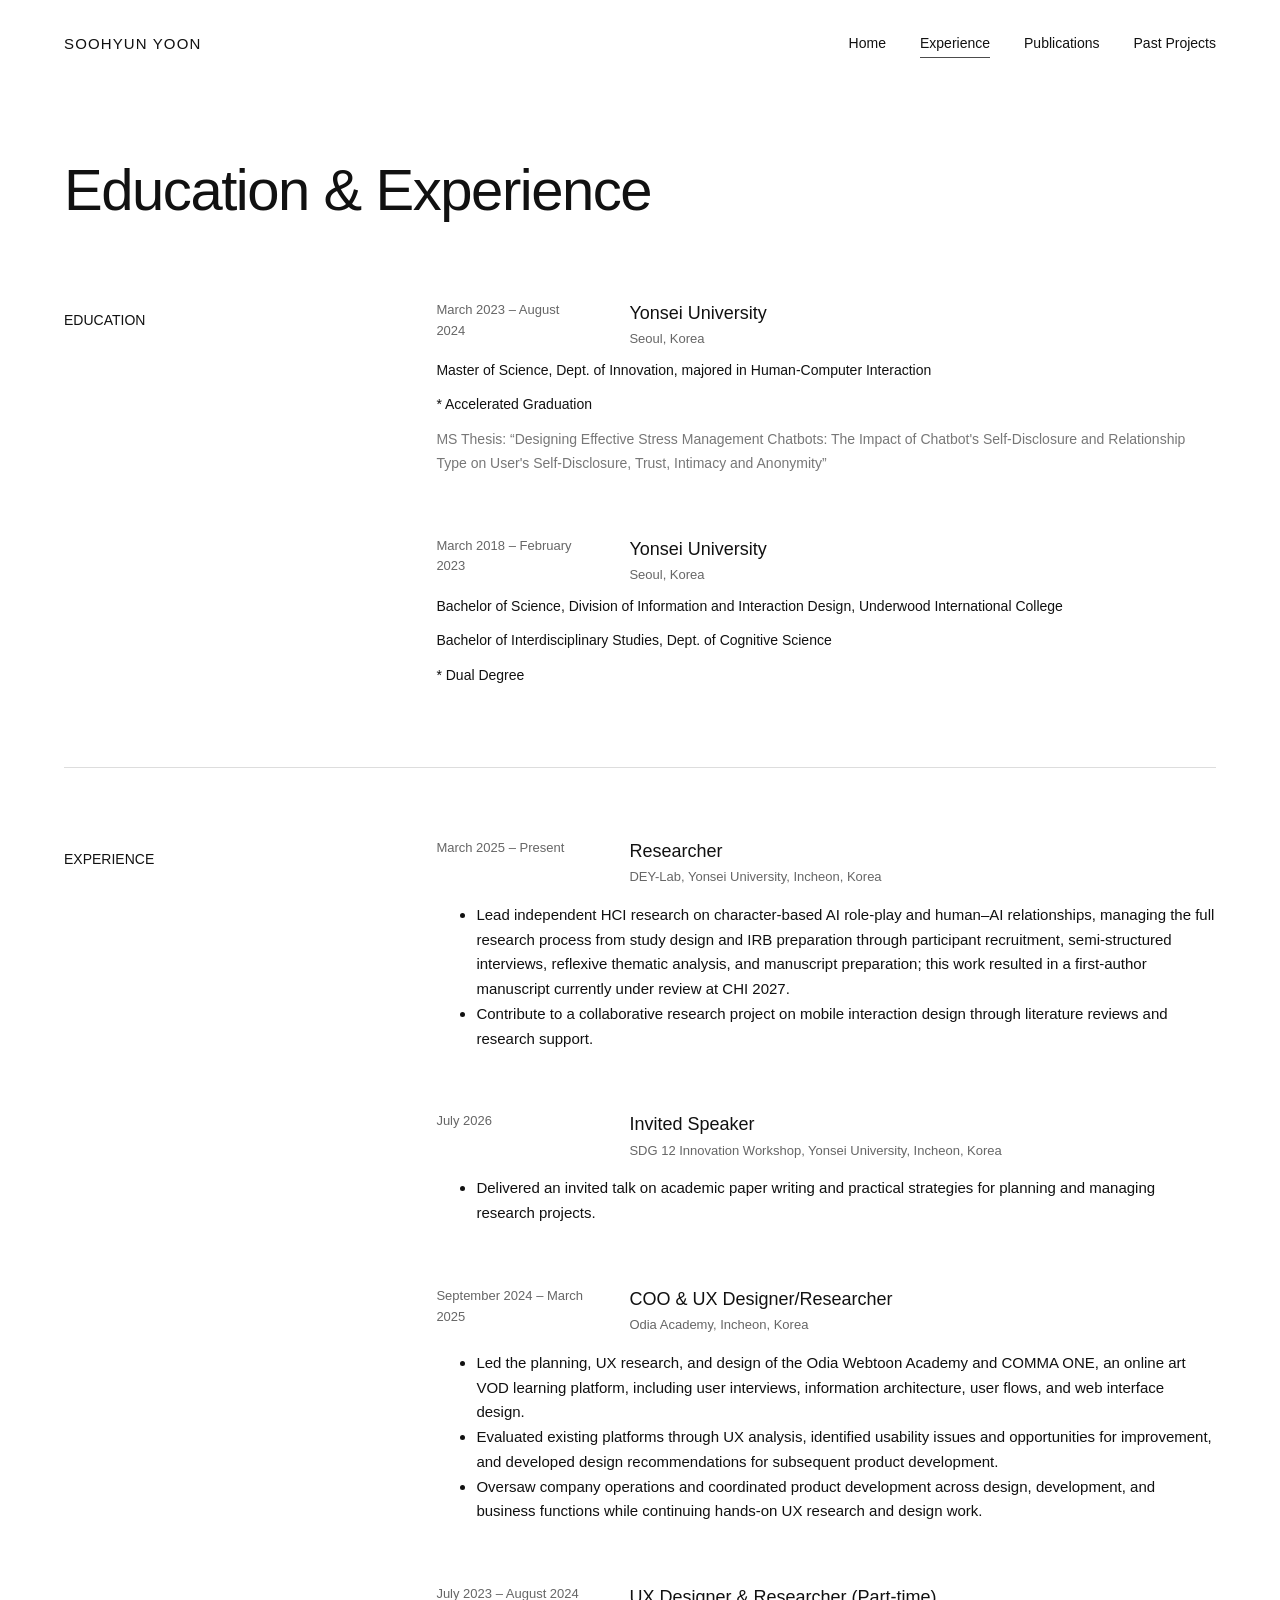
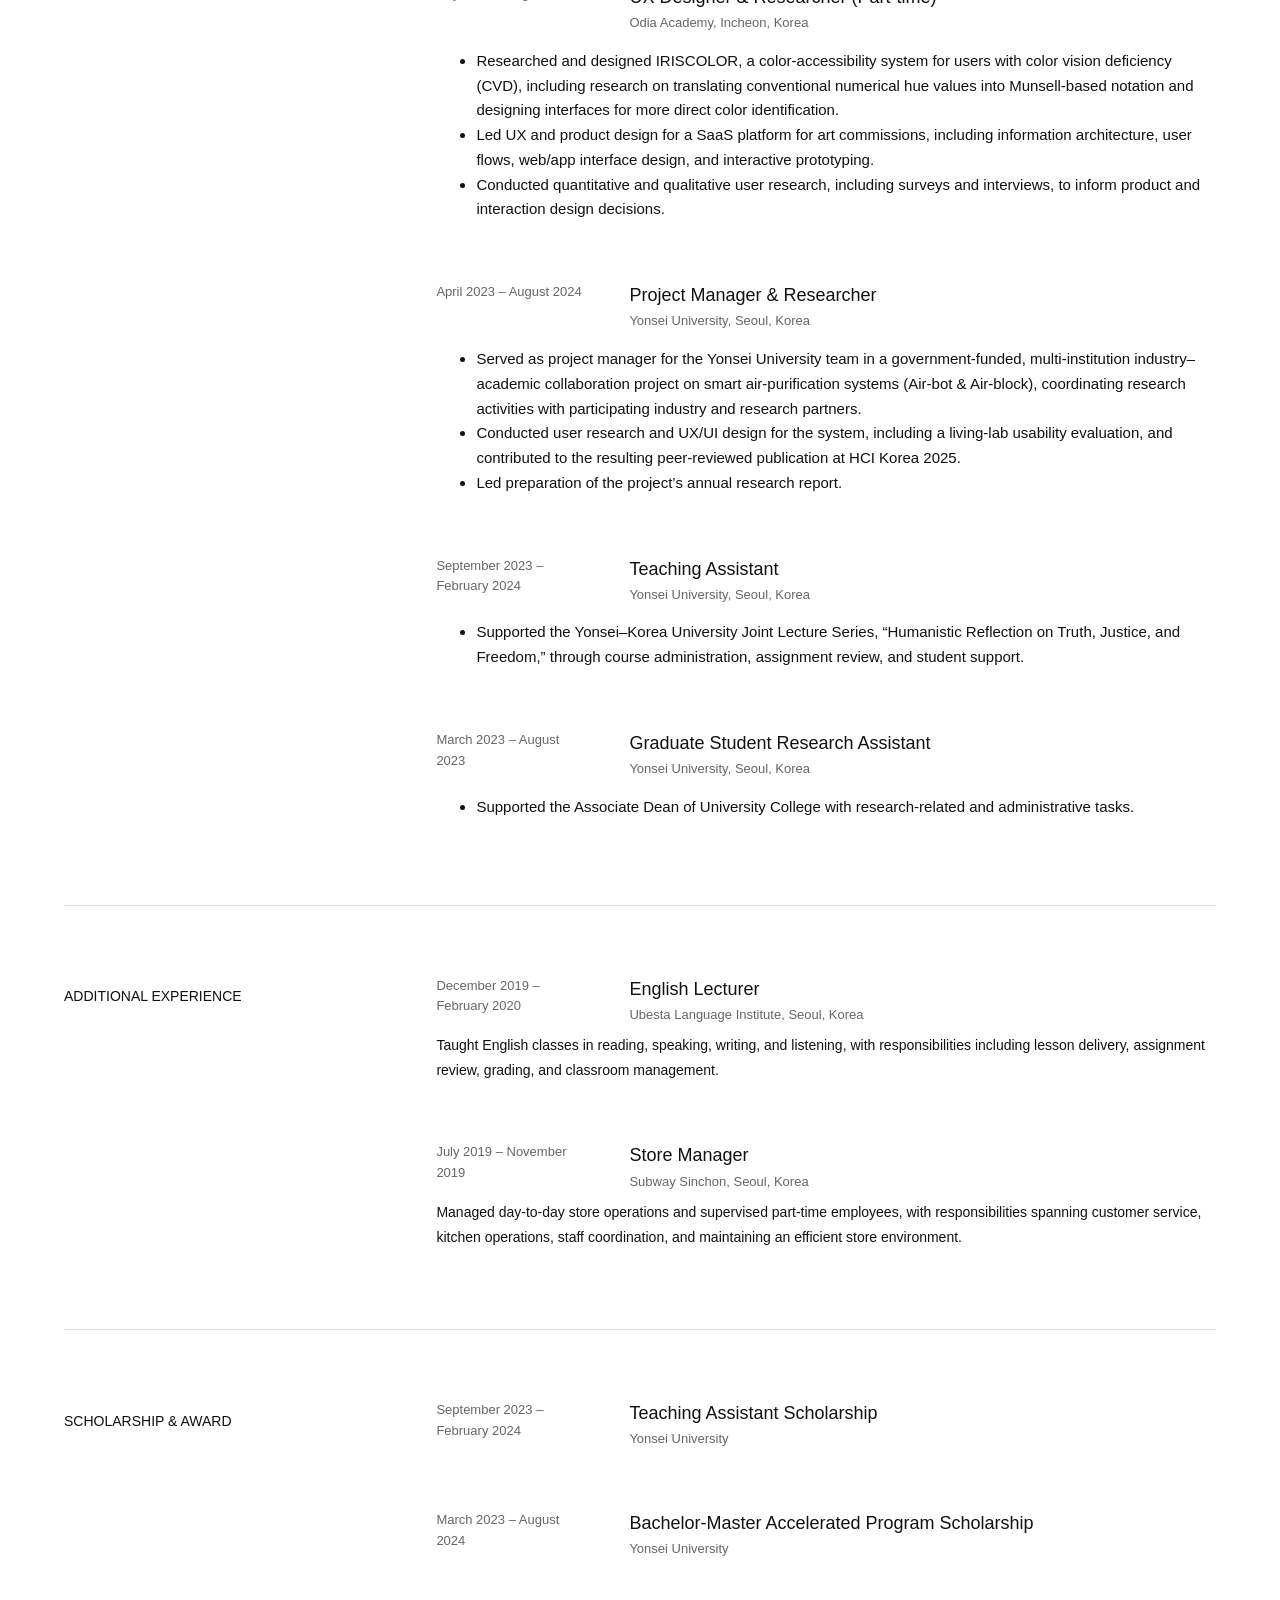
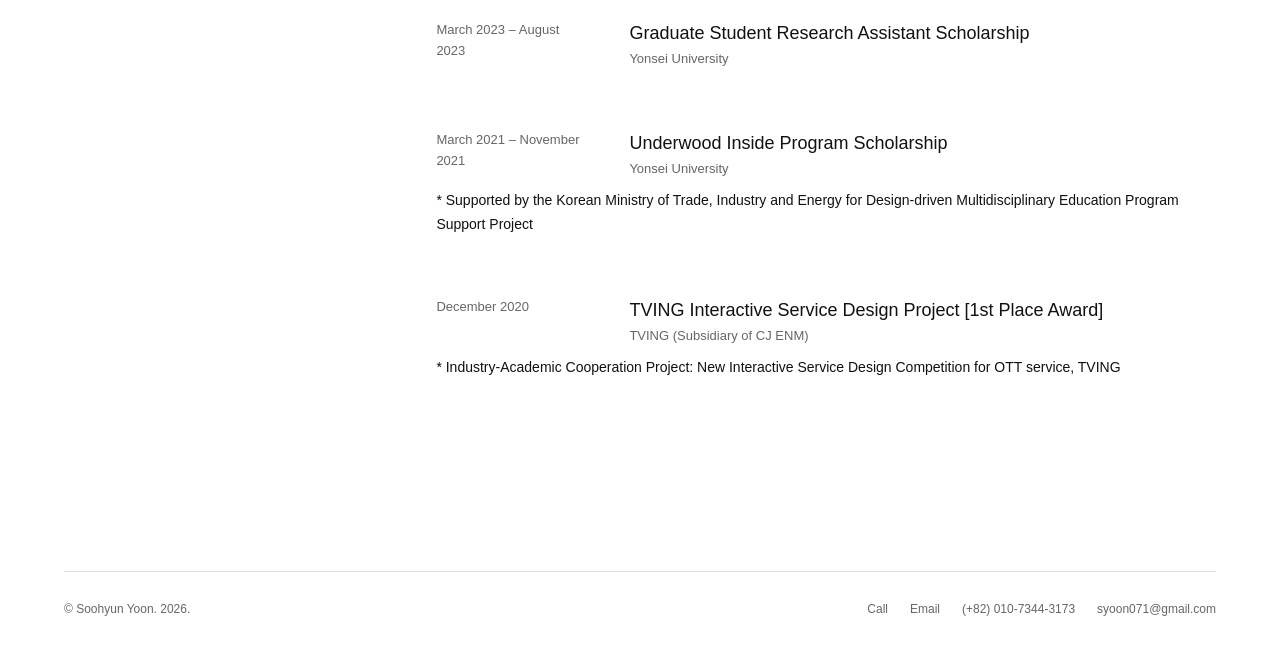
==== commit 21b43eca: "scholarship&awards update" ====
--- a/experience/index.html
+++ b/experience/index.html
@@ -190,9 +190,21 @@
   </section>
 
 
+  
   <section class="page-section">
     <h2 class="page-section-title">SCHOLARSHIP &amp; AWARD</h2>
     <div class="page-content">
+
+      <article class="entry">
+        <div class="entry-head">
+          <div class="entry-date">September 2023 – February 2024</div>
+          <div>
+            <h2>Teaching Assistant Scholarship</h2>
+            <div class="entry-location">Yonsei University</div>
+          </div>
+        </div>
+      </article>
+
       <article class="entry">
         <div class="entry-head">
           <div class="entry-date">March 2023 – August 2024</div>
@@ -205,7 +217,17 @@
 
       <article class="entry">
         <div class="entry-head">
-          <div class="entry-date">September 2023 – February 2024</div>
+          <div class="entry-date">March 2023 – August 2023</div>
+          <div>
+            <h2>Graduate Student Research Assistant Scholarship</h2>
+            <div class="entry-location">Yonsei University</div>
+          </div>
+        </div>
+      </article>
+
+      <article class="entry">
+        <div class="entry-head">
+          <div class="entry-date">March 2021 – November 2021</div>
           <div>
             <h2>Underwood Inside Program Scholarship</h2>
             <div class="entry-location">Yonsei University</div>
@@ -222,8 +244,9 @@
             <div class="entry-location">TVING (Subsidiary of CJ ENM)</div>
           </div>
         </div>
-        <p>Industry-Academic Cooperation Project: New Interactive Service Design Competition for OTT service, TVING</p>
-      </article>
+        <p>* Industry-Academic Cooperation Project: New Interactive Service Design Competition for OTT service, TVING</p>
+      </article>
+
     </div>
   </section>
 </main>
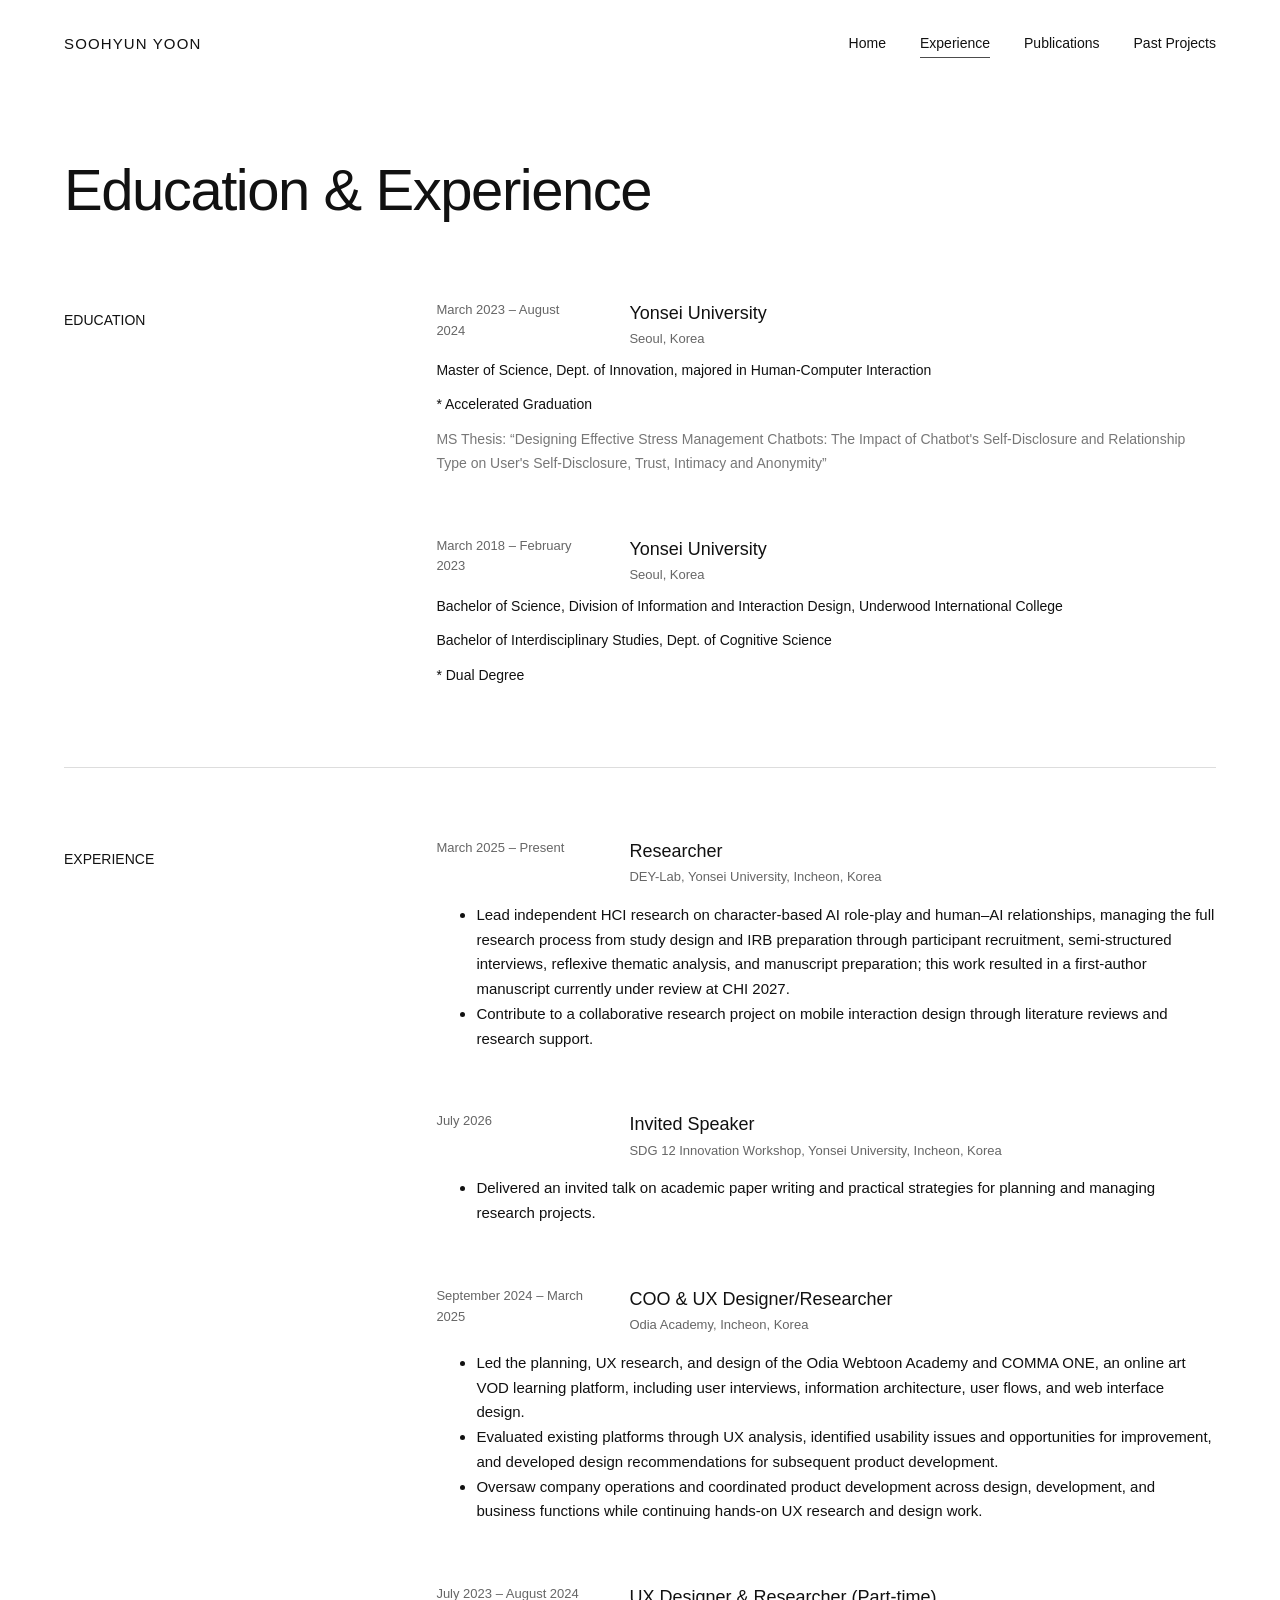
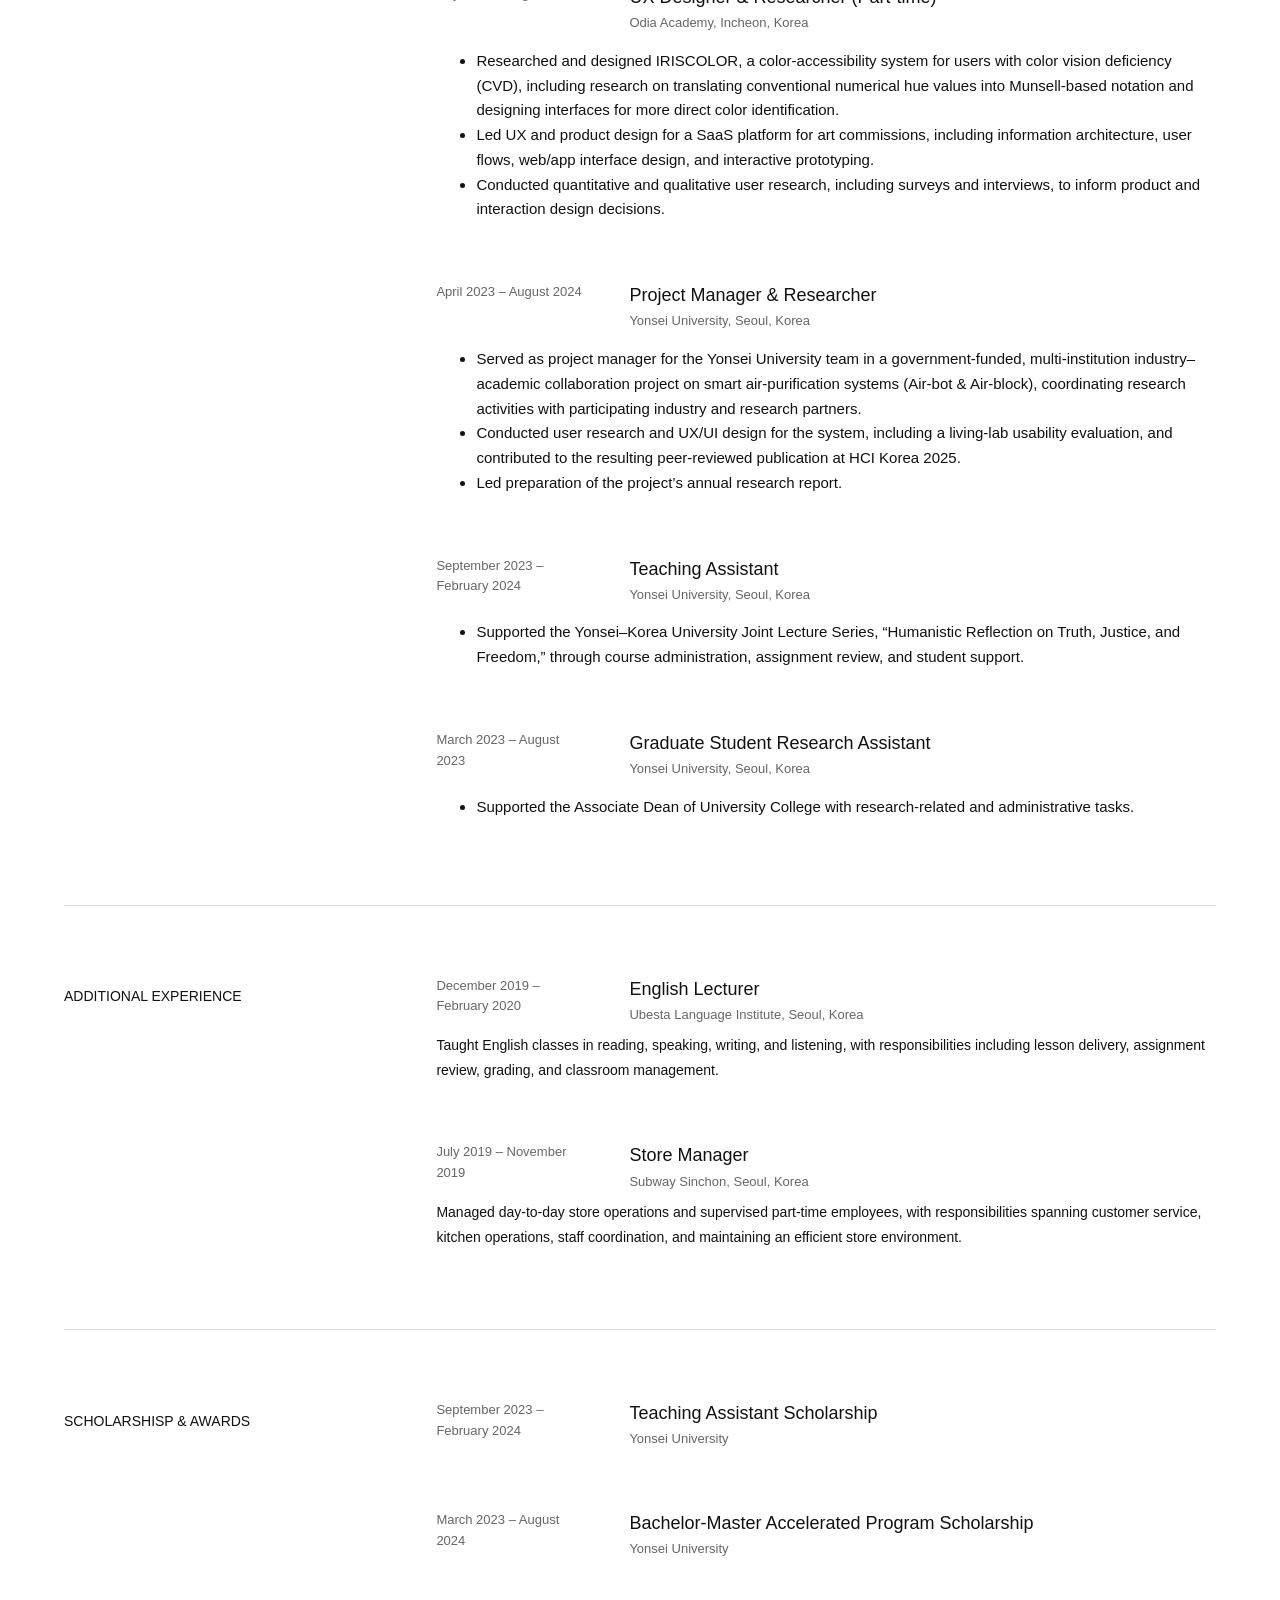
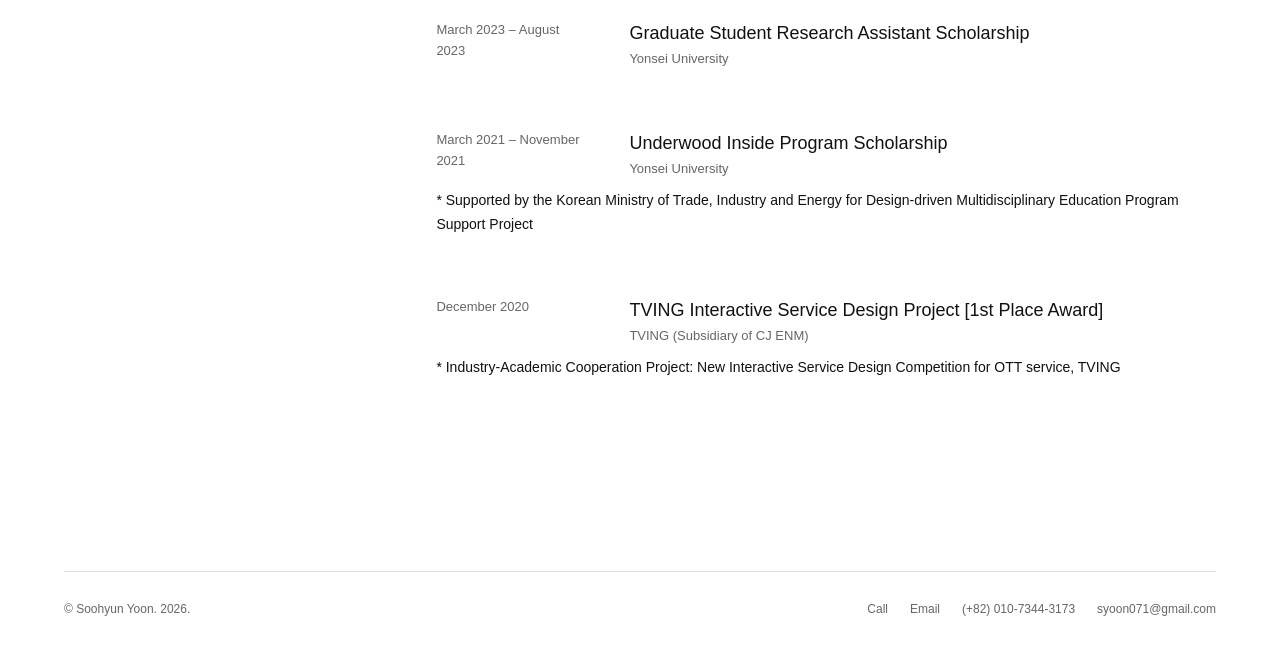
==== commit a273d222: "Update index.html" ====
--- a/experience/index.html
+++ b/experience/index.html
@@ -192,7 +192,7 @@
 
   
   <section class="page-section">
-    <h2 class="page-section-title">SCHOLARSHIP &amp; AWARD</h2>
+    <h2 class="page-section-title">SCHOLARSHISP &amp; AWARDS</h2>
     <div class="page-content">
 
       <article class="entry">
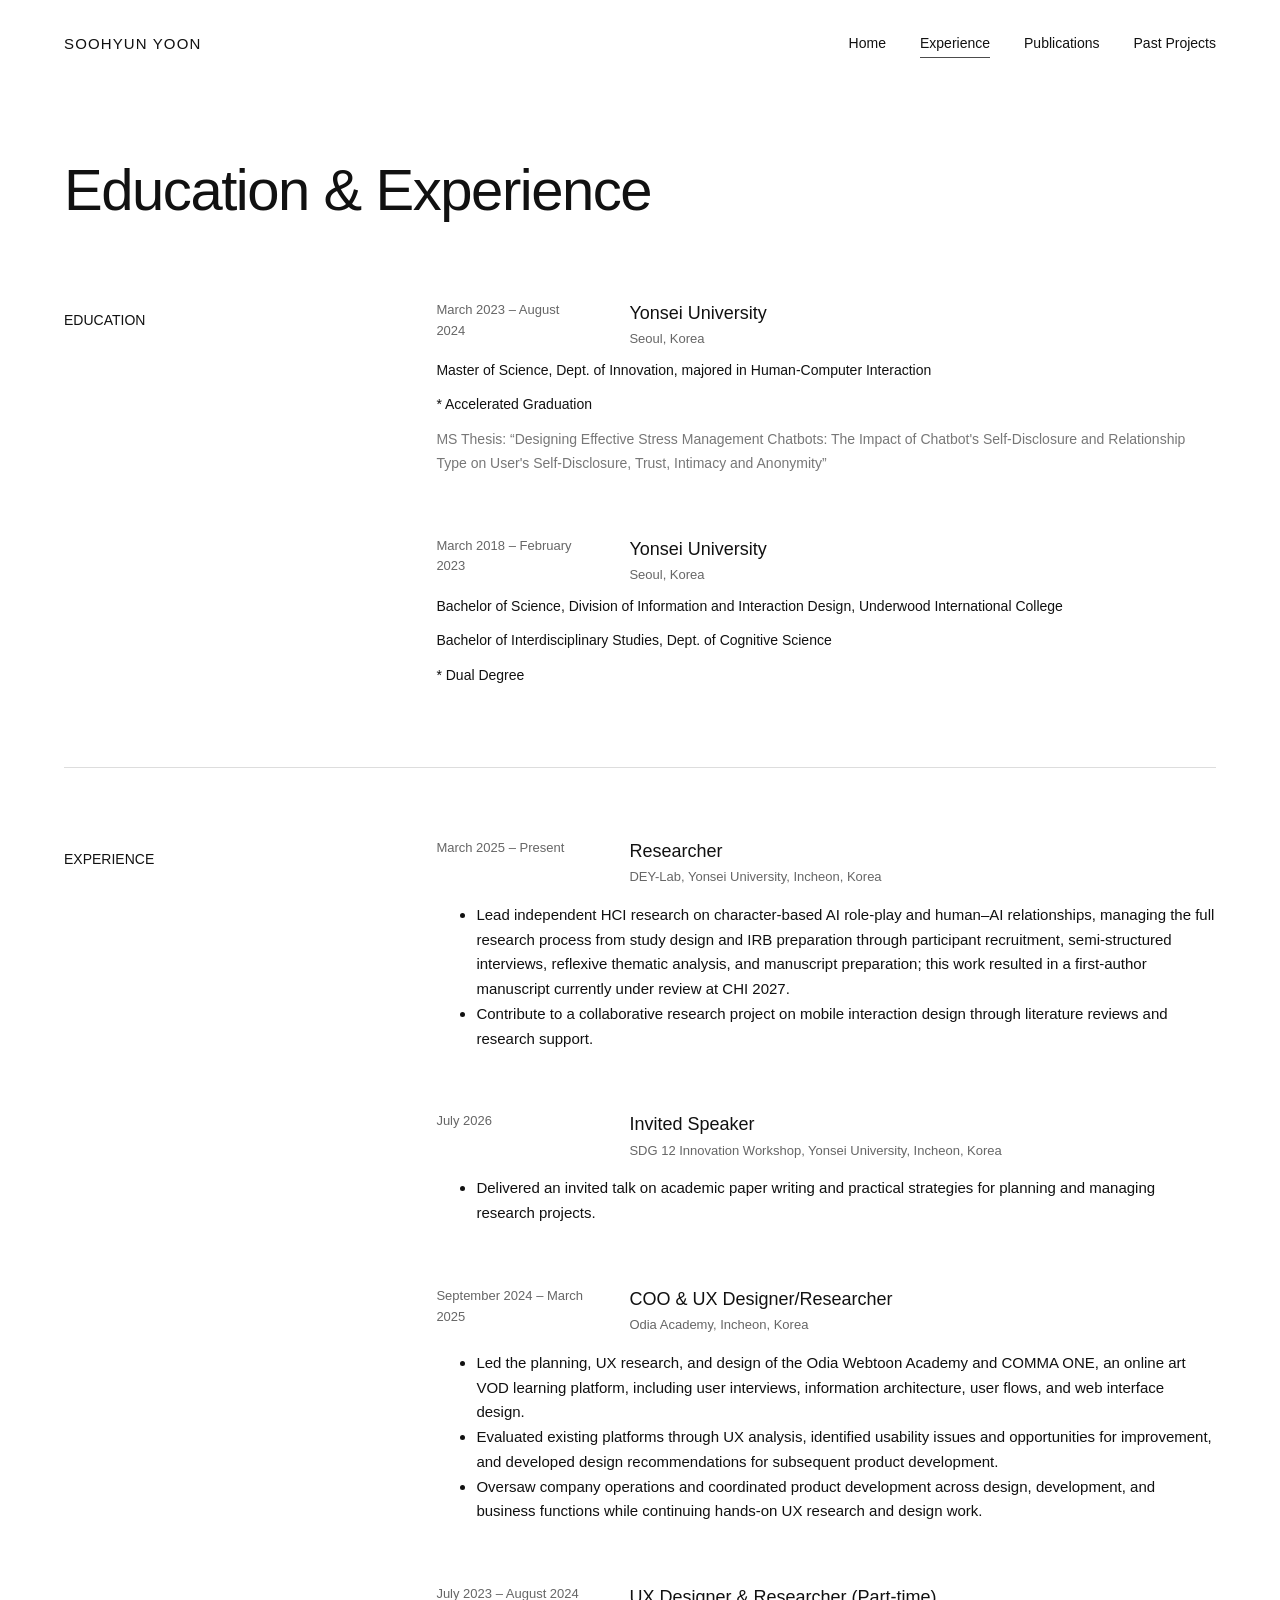
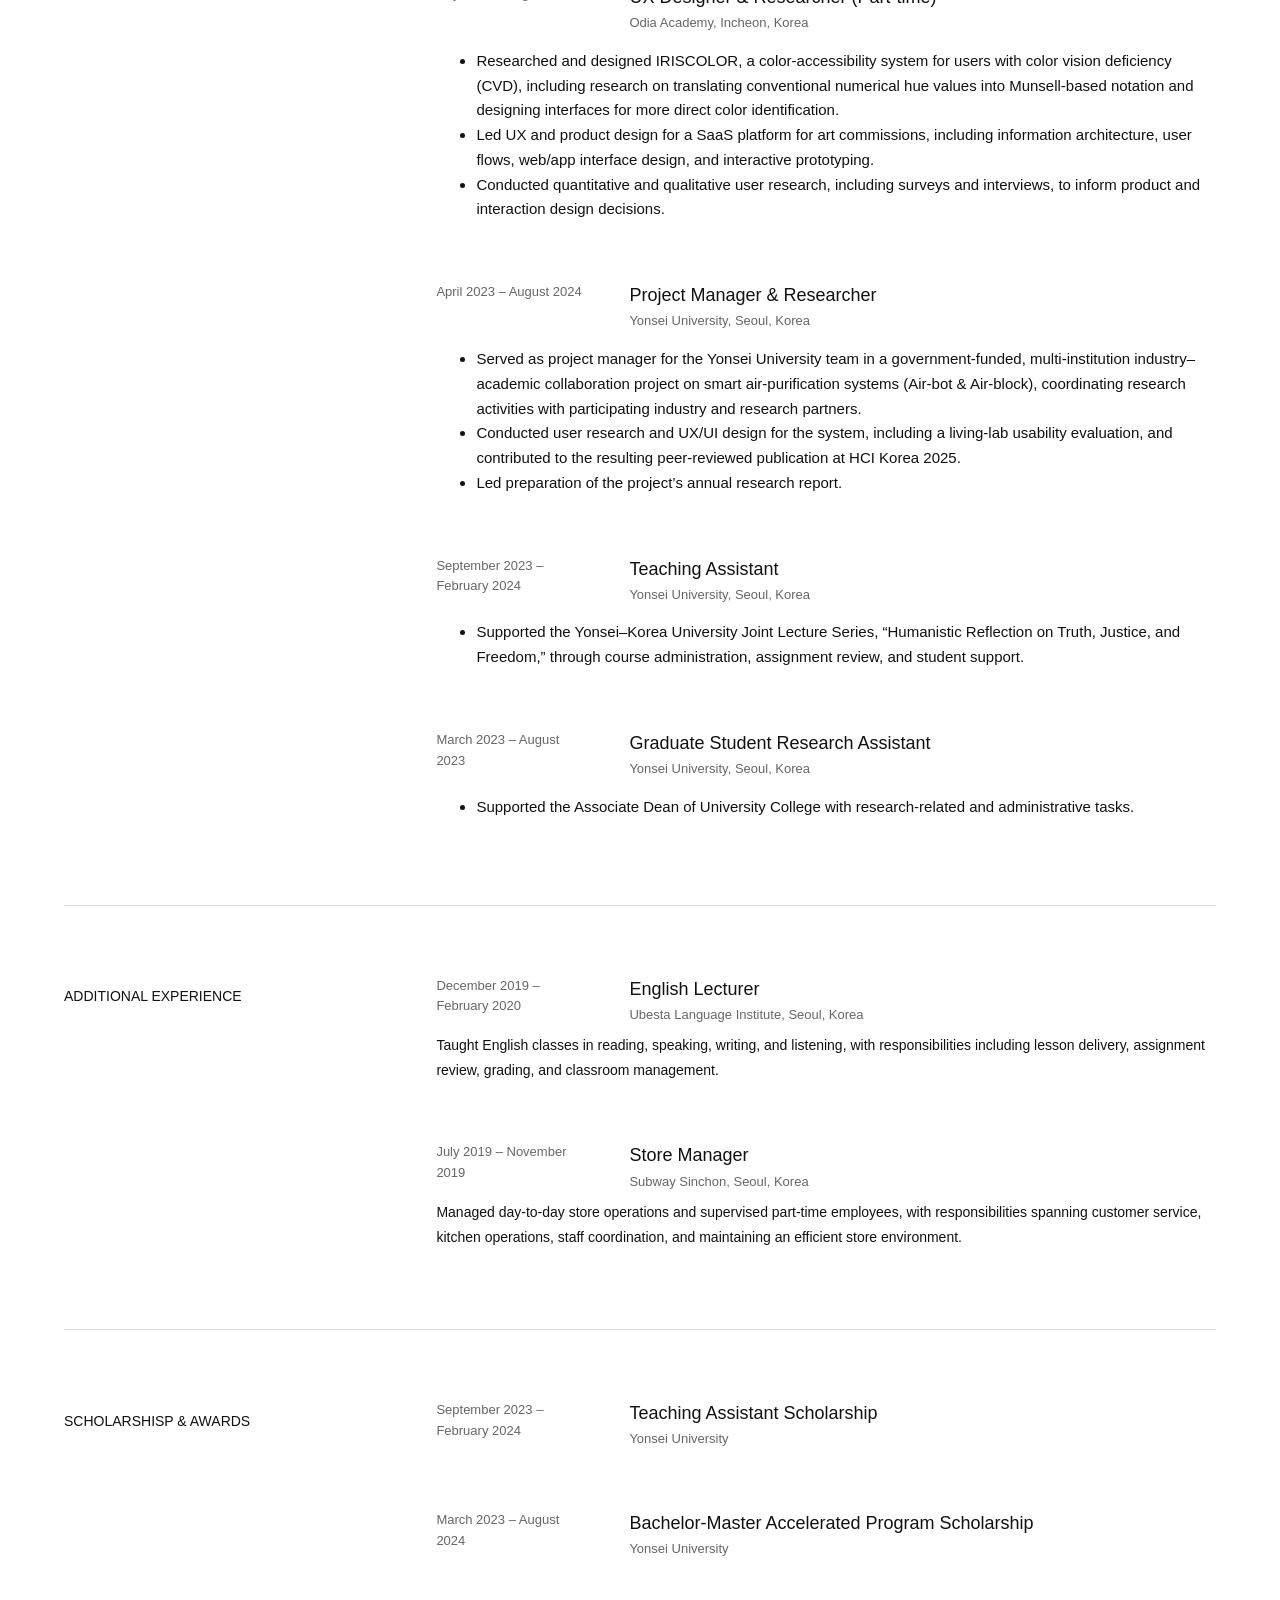
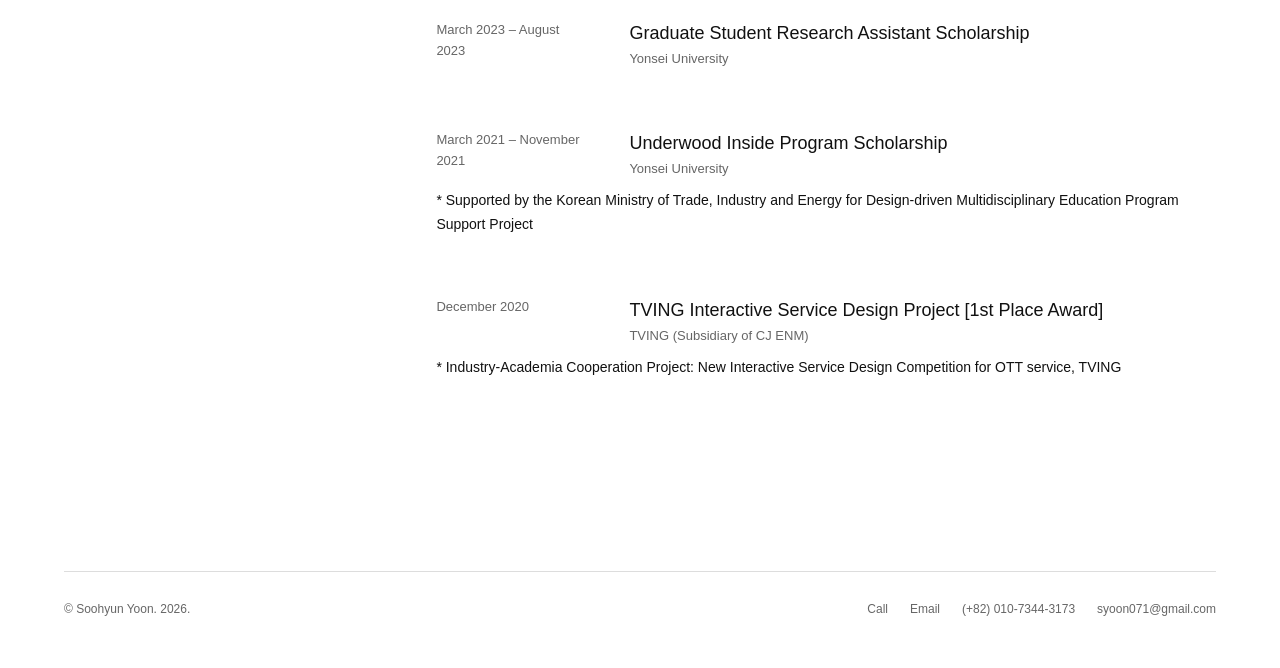
==== commit c1580c1f: "'academia' eidt.html" ====
--- a/experience/index.html
+++ b/experience/index.html
@@ -244,7 +244,7 @@
             <div class="entry-location">TVING (Subsidiary of CJ ENM)</div>
           </div>
         </div>
-        <p>* Industry-Academic Cooperation Project: New Interactive Service Design Competition for OTT service, TVING</p>
+        <p>* Industry-Academia Cooperation Project: New Interactive Service Design Competition for OTT service, TVING</p>
       </article>
 
     </div>
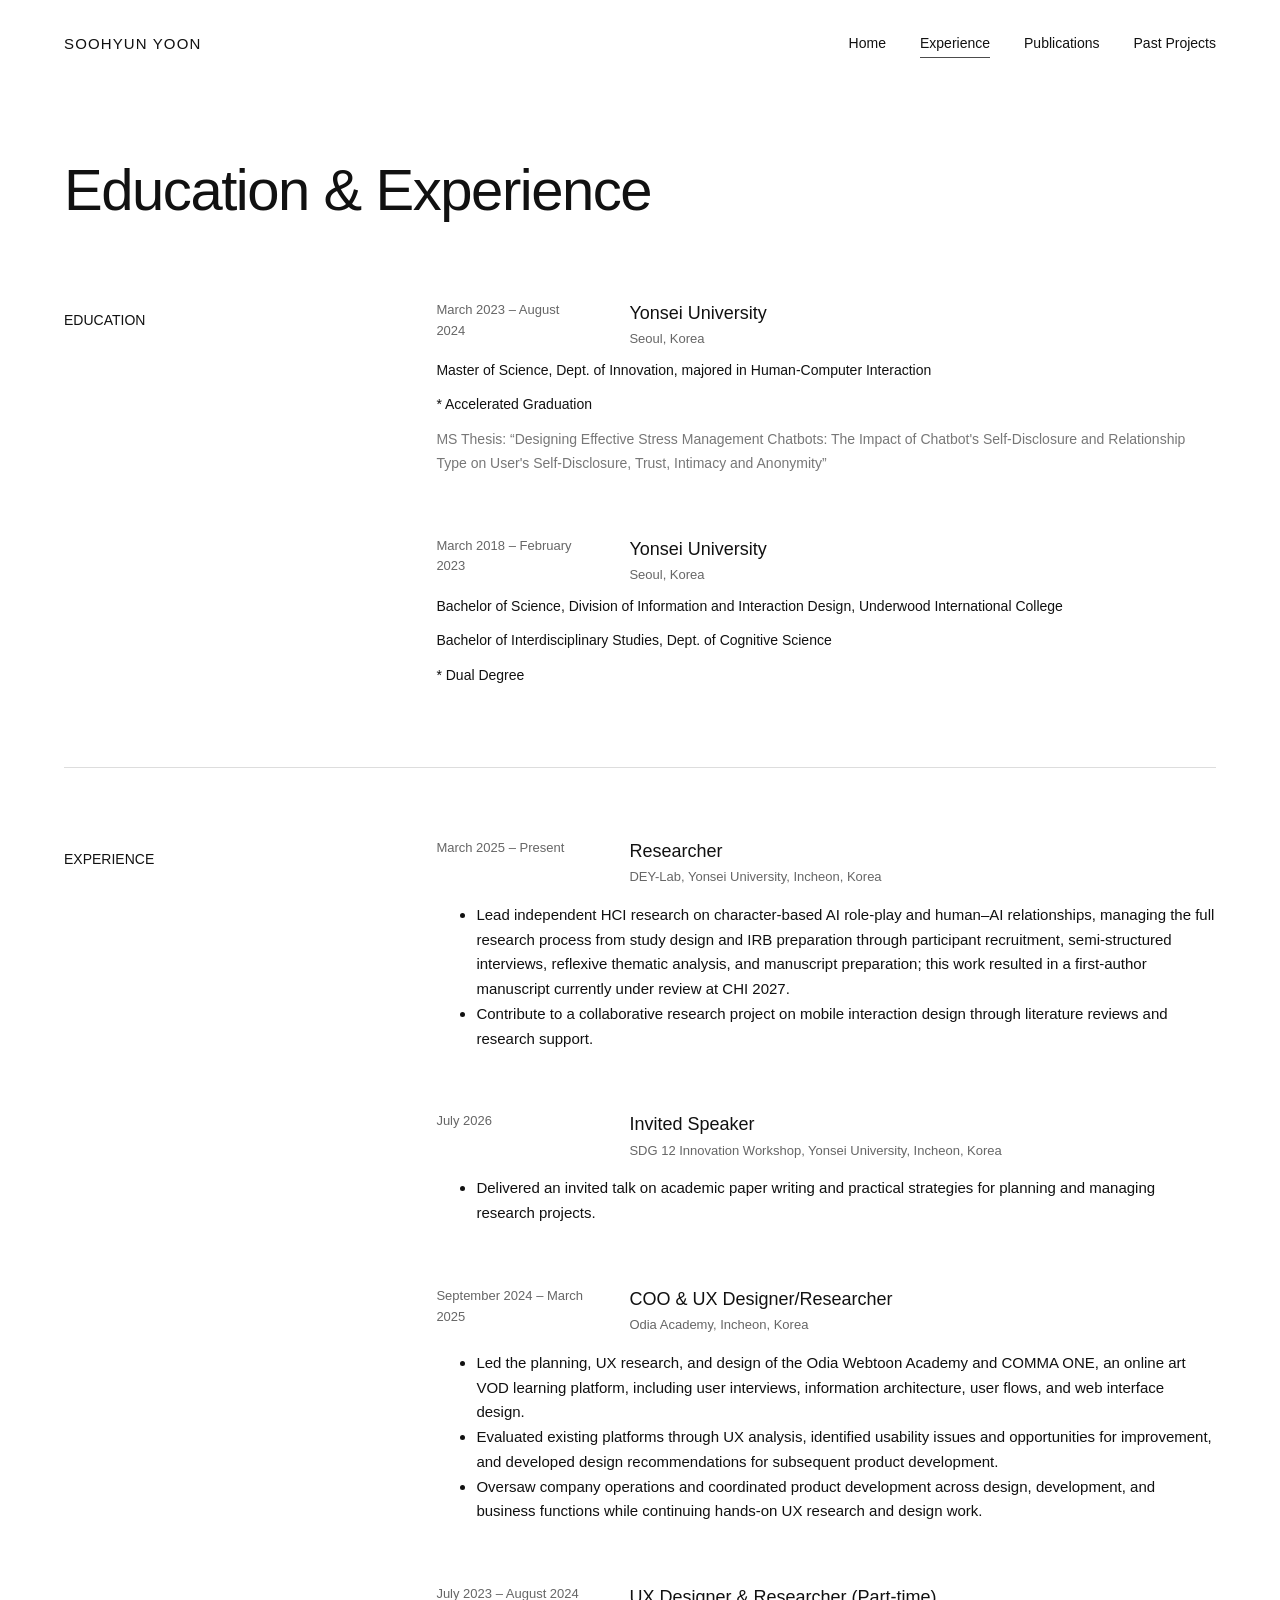
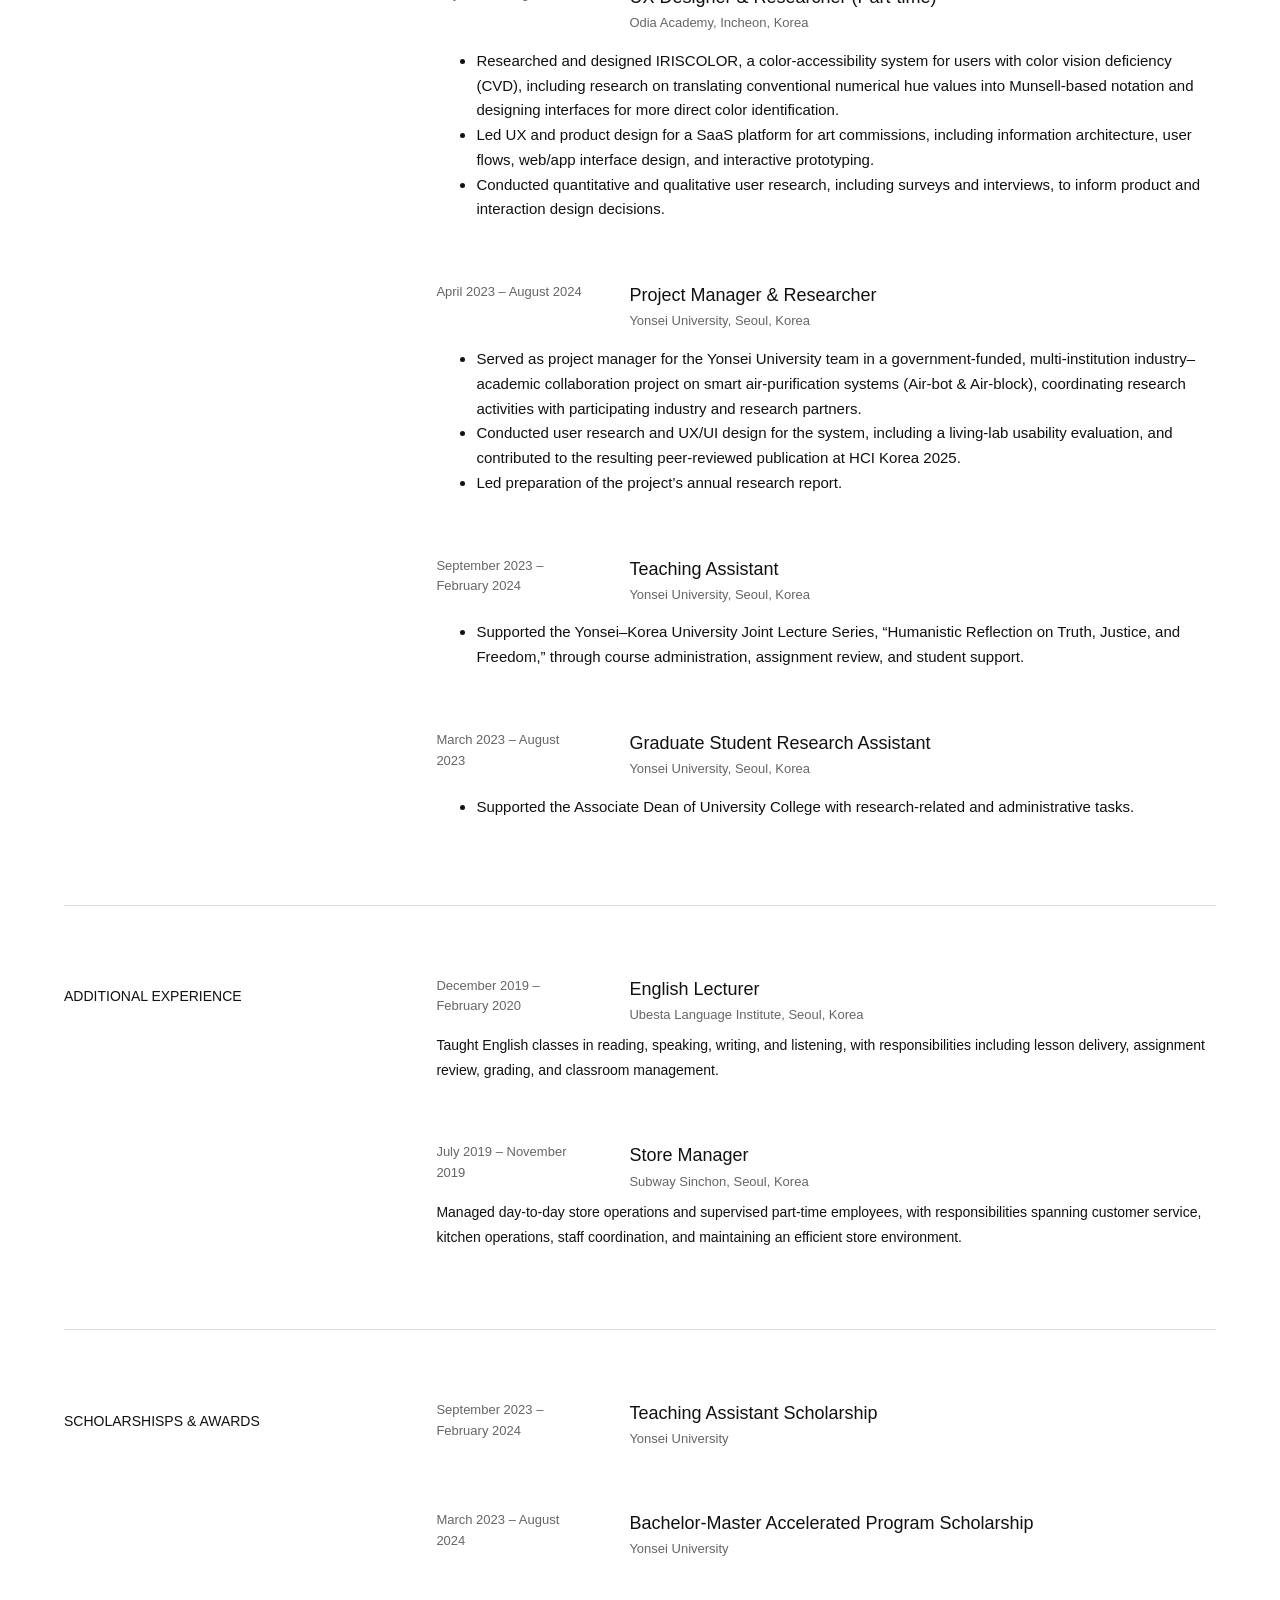
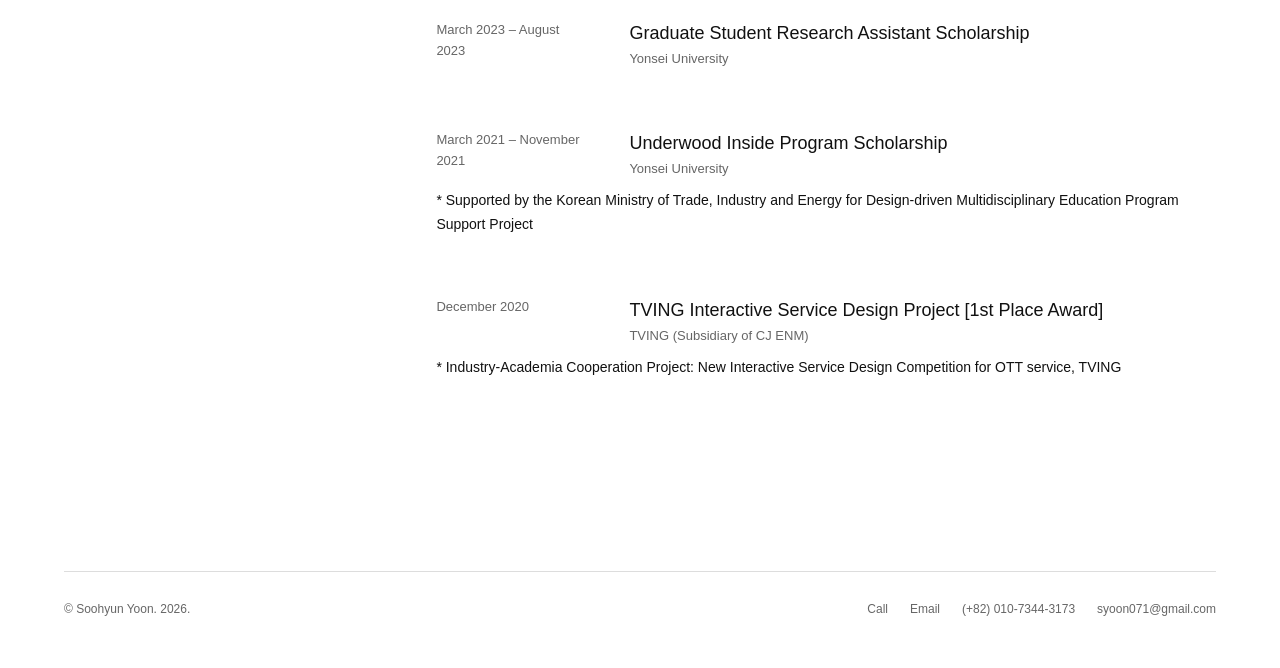
==== commit 74d5f3e1: "Update experience scholarship index.html" ====
--- a/experience/index.html
+++ b/experience/index.html
@@ -192,7 +192,7 @@
 
   
   <section class="page-section">
-    <h2 class="page-section-title">SCHOLARSHISP &amp; AWARDS</h2>
+    <h2 class="page-section-title">SCHOLARSHISPS &amp; AWARDS</h2>
     <div class="page-content">
 
       <article class="entry">
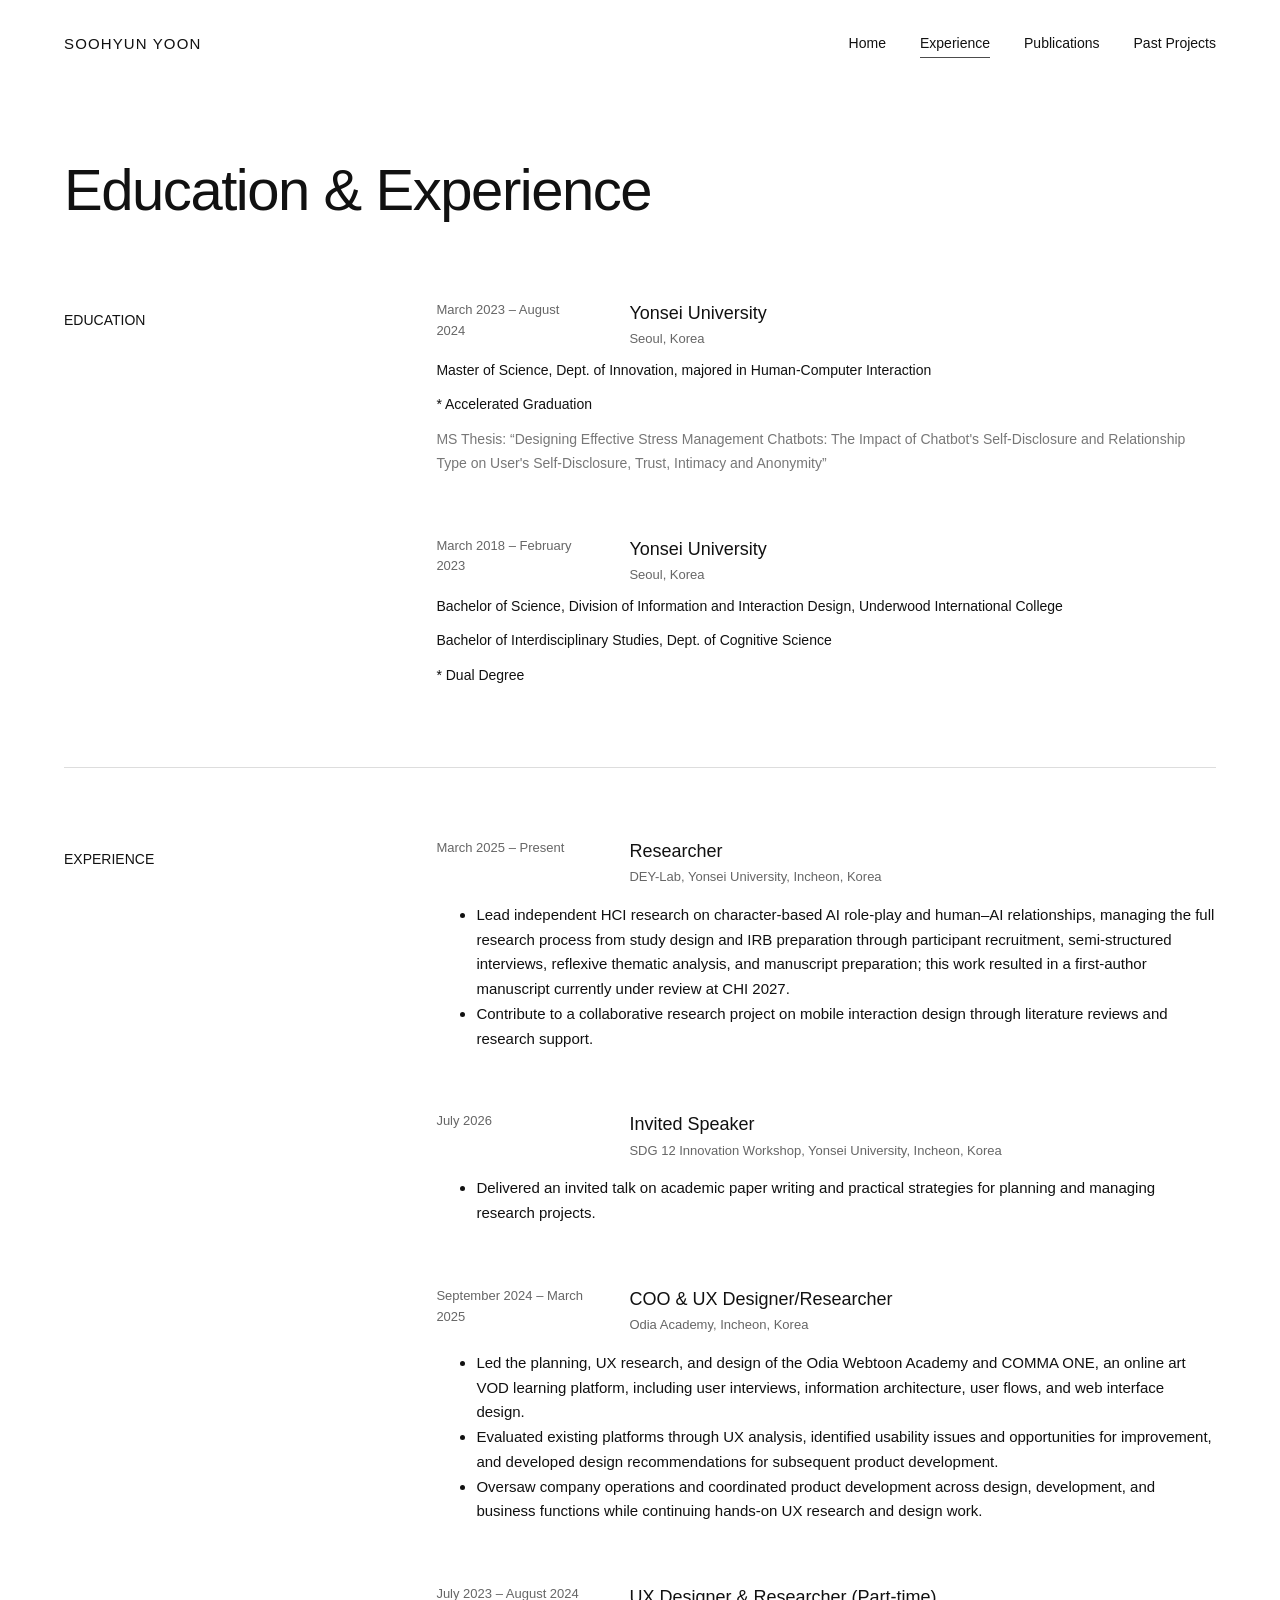
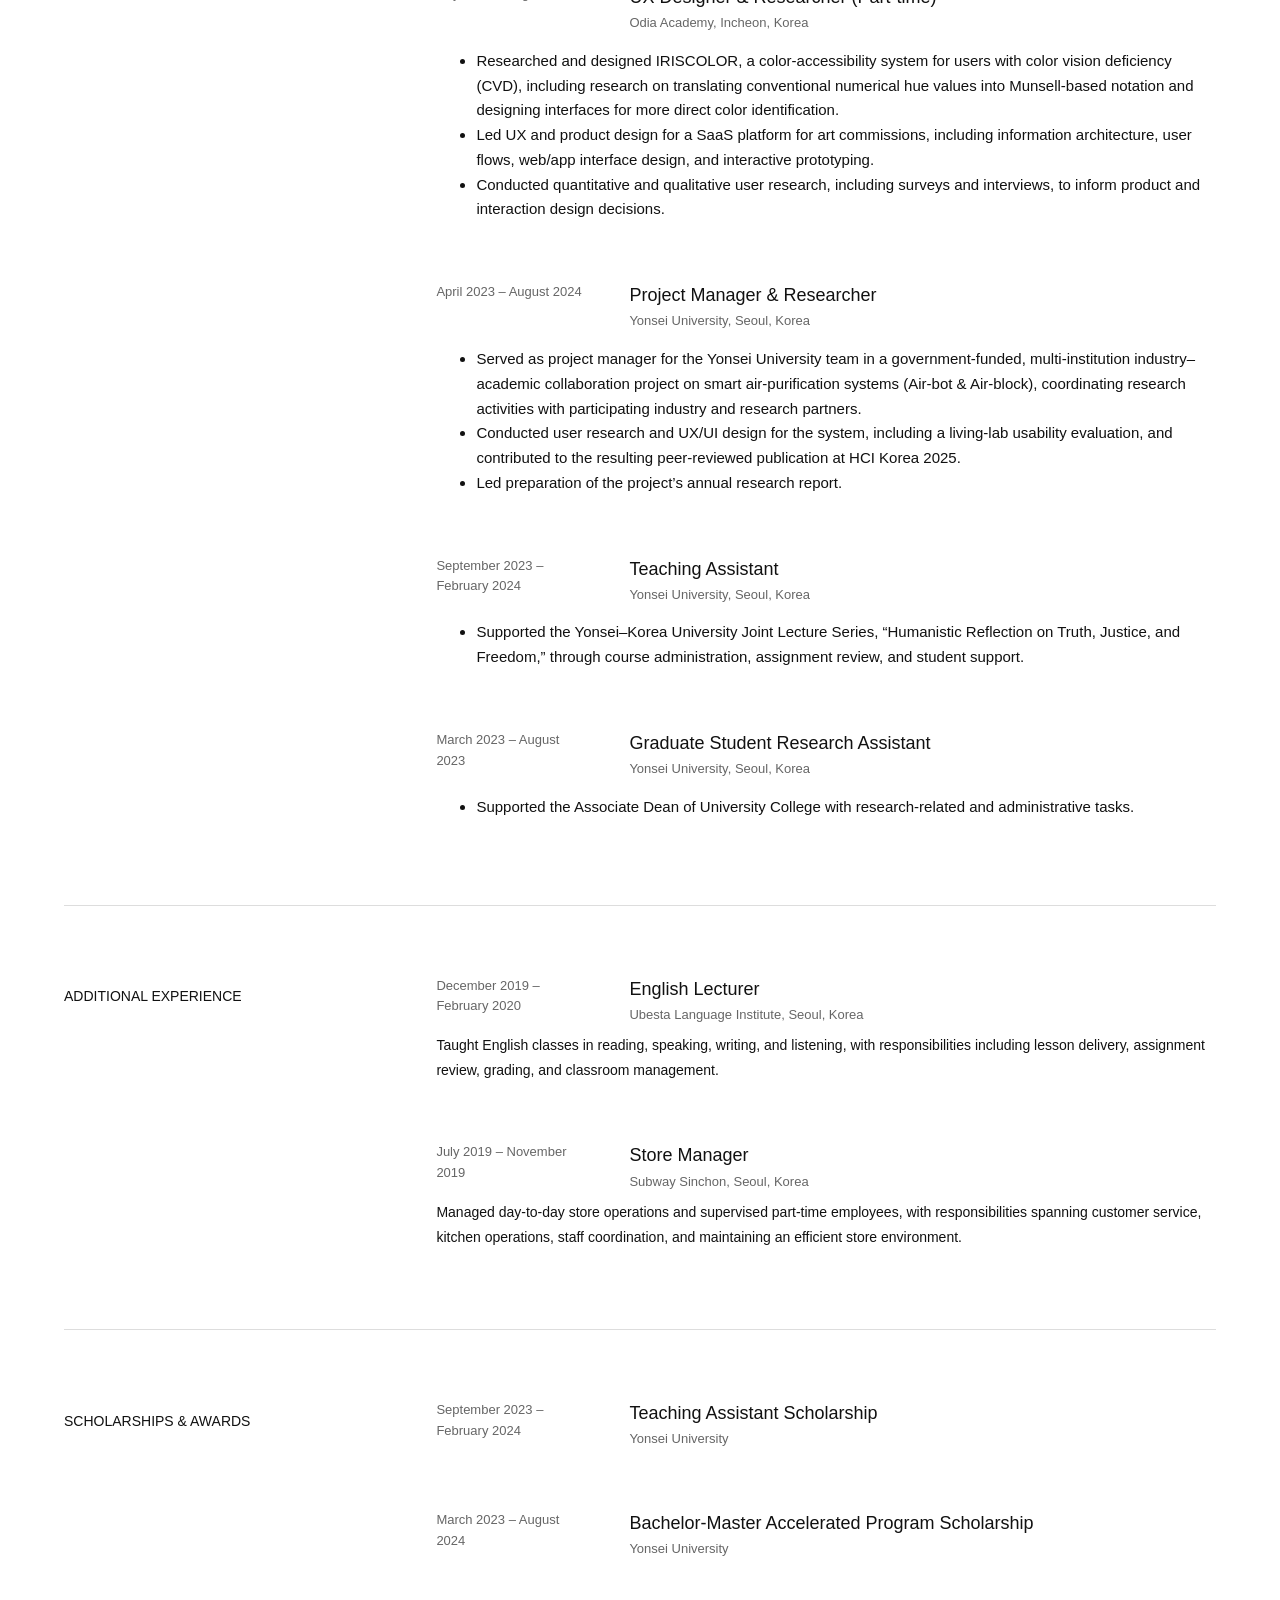
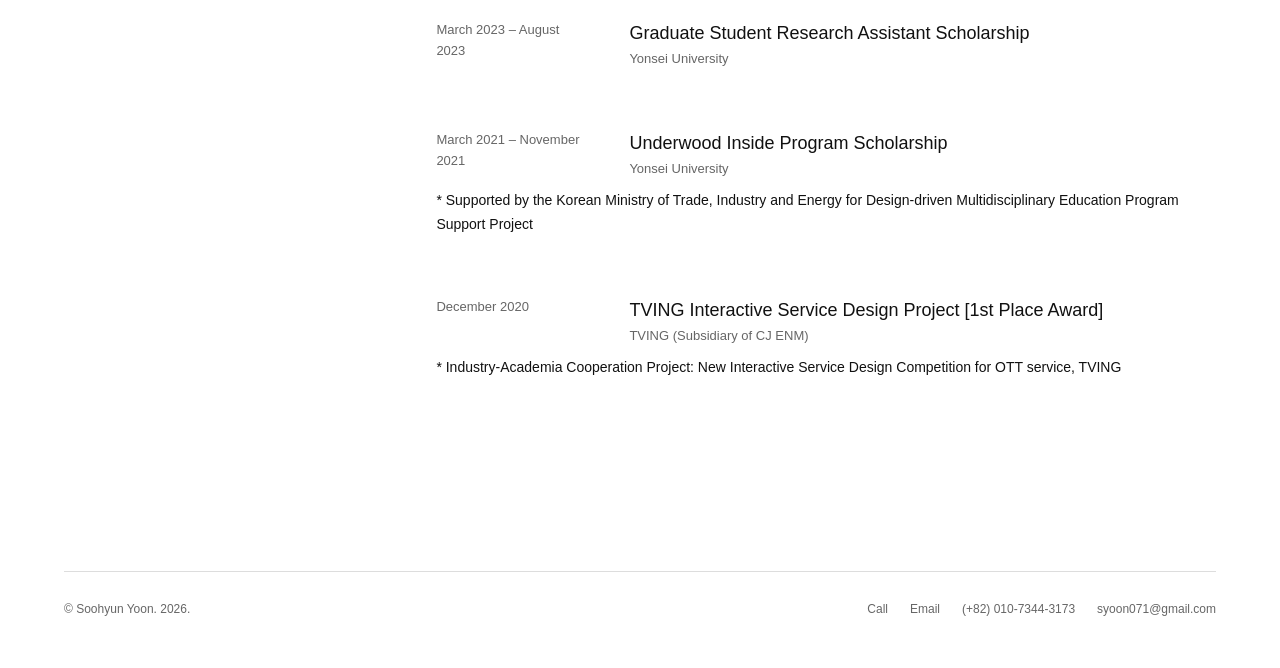
==== commit 844ed272: "Update experience scholarship index.html" ====
--- a/experience/index.html
+++ b/experience/index.html
@@ -192,7 +192,7 @@
 
   
   <section class="page-section">
-    <h2 class="page-section-title">SCHOLARSHISPS &amp; AWARDS</h2>
+    <h2 class="page-section-title">SCHOLARSHIPS &amp; AWARDS</h2>
     <div class="page-content">
 
       <article class="entry">
